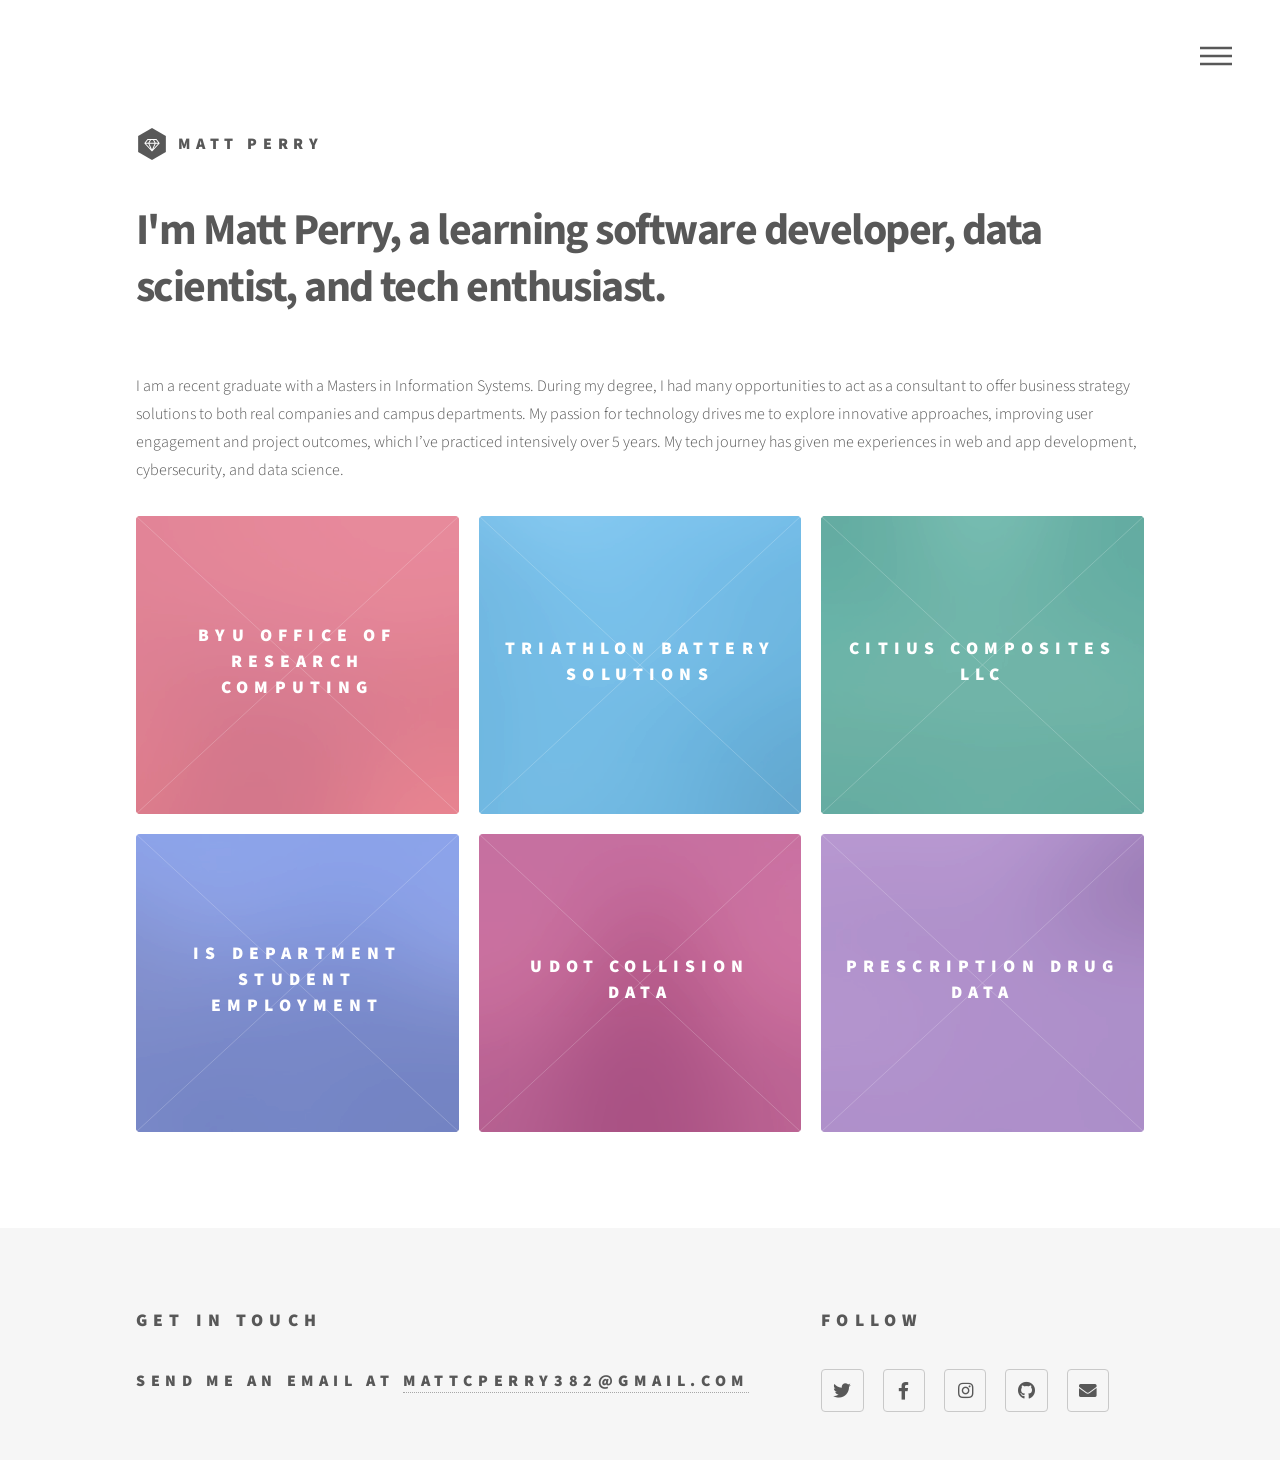
==== index.html @ 346070f6 "init commit" ====
<!DOCTYPE HTML>
<html>
	<head>
		<title>Matt Perry Web Dev</title>
		<meta charset="utf-8" />
		<meta name="viewport" content="width=device-width, initial-scale=1, user-scalable=no" />
		<link rel="stylesheet" href="assets/css/main.css" />
		<noscript><link rel="stylesheet" href="assets/css/noscript.css" /></noscript>
	</head>
	<body class="is-preload">
		<!-- Wrapper -->
			<div id="wrapper">

				<!-- Header -->
					<header id="header">
						<div class="inner">

							<!-- Logo -->
								<a href="index.html" class="logo">
									<span class="symbol"><img src="images/logo.svg" alt="" /></span><span class="title">Matt Perry</span>
								</a>

							<!-- Nav -->
								<nav>
									<ul>
										<li><a href="#menu">Menu</a></li>
									</ul>
								</nav>

						</div>
					</header>

				<!-- Menu -->
					<nav id="menu">
						<h2>Menu</h2>
						<ul>
							<li><a href="index.html">Home</a></li>
							<li><a href="generic.html">Ipsum veroeros</a></li>
							<li><a href="generic.html">Tempus etiam</a></li>
							<li><a href="generic.html">Consequat dolor</a></li>
							<li><a href="elements.html">Elements</a></li>
						</ul>
					</nav>

				<!-- Main -->
					<div id="main">
						<div class="inner">
							<header>
								<h1>I'm Matt Perry, a learning software developer, data scientist, and tech enthusiast.</h1><br />
								<p>I am a recent graduate with a Masters in Information Systems. During my degree, I had many opportunities to act as a consultant to offer business strategy solutions to both real companies and campus departments. My passion for technology drives me to explore innovative approaches, improving user engagement and project outcomes, which I’ve practiced intensively over 5 years. My tech journey has given me experiences in web and app development, cybersecurity, and data science.</p>
							</header>
							<section class="tiles">
								<article class="style1">
									<span class="image">
										<img src="images/pic01.jpg" alt="" />
									</span>
									<a href="generic.html">
										<h2>BYU Office of Research Computing</h2>
										<div class="content">
											<p>2021-2024</p>
										</div>
									</a>
								</article>
								<article class="style2">
									<span class="image">
										<img src="images/pic02.jpg" alt="" />
									</span>
									<a href="generic.html">
										<h2>Triathlon Battery Solutions</h2>
										<div class="content">
											<p>2020-2023</p>
										</div>
									</a>
								</article>
								<article class="style3">
									<span class="image">
										<img src="images/pic03.jpg" alt="" />
									</span>
									<a href="generic.html">
										<h2>Citius Composites LLC</h2>
										<div class="content">
											<p>2021, 2023</p>
										</div>
									</a>
								</article>
								<article class="style6">
									<span class="image">
										<img src="images/pic06.jpg" alt="" />
									</span>
									<a href="generic.html">
										<h2>IS Department Student Employment</h2>
										<div class="content">
											<p>2023</p>
										</div>
									</a>
								</article>
								<article class="style4">
									<span class="image">
										<img src="images/pic04.jpg" alt="" />
									</span>
									<a href="generic.html">
										<h2>UDOT Collision Data</h2>
										<div class="content">
											<p>2022</p>
										</div>
									</a>
								</article>
								<article class="style5">
									<span class="image">
										<img src="images/pic05.jpg" alt="" />
									</span>
									<a href="generic.html">
										<h2>Prescription Drug Data</h2>
										<div class="content">
											<p>2021</p>
										</div>
									</a>
								</article>
								<!-- <article class="style2">
									<span class="image">
										<img src="images/pic07.jpg" alt="" />
									</span>
									<a href="generic.html">
										<h2>Ipsum</h2>
										<div class="content">
											<p>Sed nisl arcu euismod sit amet nisi lorem etiam dolor veroeros et feugiat.</p>
										</div>
									</a>
								</article>
								<article class="style3">
									<span class="image">
										<img src="images/pic08.jpg" alt="" />
									</span>
									<a href="generic.html">
										<h2>Dolor</h2>
										<div class="content">
											<p>Sed nisl arcu euismod sit amet nisi lorem etiam dolor veroeros et feugiat.</p>
										</div>
									</a>
								</article>
								<article class="style1">
									<span class="image">
										<img src="images/pic09.jpg" alt="" />
									</span>
									<a href="generic.html">
										<h2>Nullam</h2>
										<div class="content">
											<p>Sed nisl arcu euismod sit amet nisi lorem etiam dolor veroeros et feugiat.</p>
										</div>
									</a>
								</article>
								<article class="style5">
									<span class="image">
										<img src="images/pic10.jpg" alt="" />
									</span>
									<a href="generic.html">
										<h2>Ultricies</h2>
										<div class="content">
											<p>Sed nisl arcu euismod sit amet nisi lorem etiam dolor veroeros et feugiat.</p>
										</div>
									</a>
								</article>
								<article class="style6">
									<span class="image">
										<img src="images/pic11.jpg" alt="" />
									</span>
									<a href="generic.html">
										<h2>Dictum</h2>
										<div class="content">
											<p>Sed nisl arcu euismod sit amet nisi lorem etiam dolor veroeros et feugiat.</p>
										</div>
									</a>
								</article>
								<article class="style4">
									<span class="image">
										<img src="images/pic12.jpg" alt="" />
									</span>
									<a href="generic.html">
										<h2>Pretium</h2>
										<div class="content">
											<p>Sed nisl arcu euismod sit amet nisi lorem etiam dolor veroeros et feugiat.</p>
										</div>
									</a>
								</article> -->
							</section>
						</div>
					</div>

				<!-- Footer -->
					<footer id="footer">
						<div class="inner">
							<section>
								<h2>Get in touch</h2>
								<!-- <form method="post" action="#">
									<div class="fields">
										<div class="field half">
											<input type="text" name="name" id="name" placeholder="Name" />
										</div>
										<div class="field half">
											<input type="email" name="email" id="email" placeholder="Email" />
										</div>
										<div class="field">
											<textarea name="message" id="message" placeholder="Message"></textarea>
										</div>
									</div>
									<ul class="actions">
										<li><input type="submit" value="Send" class="primary" /></li>
									</ul>
								</form> -->
								<h3>Send me an email at <a href="mailto:mattcperry382@gmail.com">mattcperry382@gmail.com</a></h3>
							</section>
							<section>
								<h2>Follow</h2>
								<ul class="icons">
									<li><a href="#" class="icon brands style2 fa-twitter"><span class="label">Twitter</span></a></li>
									<li><a href="#" class="icon brands style2 fa-facebook-f"><span class="label">Facebook</span></a></li>
									<li><a href="#" class="icon brands style2 fa-instagram"><span class="label">Instagram</span></a></li>
									<li><a href="https://github.com/mattcperry382/" class="icon brands style2 fa-github"><span class="label">GitHub</span></a></li>
									<li><a href="mailto:mattcperry382@gmail.com" class="icon solid style2 fa-envelope"><span class="label">Email</span></a></li>
									<!-- <li><a href="#" class="icon brands style2 fa-dribbble"><span class="label">Dribbble</span></a></li> -->
									<!-- <li><a href="#" class="icon brands style2 fa-500px"><span class="label">500px</span></a></li> -->
									<!-- <li><a href="#" class="icon solid style2 fa-phone"><span class="label">Phone</span></a></li> -->
								</ul>
							</section>
						</div>
					</footer>

			</div>

		<!-- Scripts -->
			<script src="assets/js/jquery.min.js"></script>
			<script src="assets/js/browser.min.js"></script>
			<script src="assets/js/breakpoints.min.js"></script>
			<script src="assets/js/util.js"></script>
			<script src="assets/js/main.js"></script>

	</body>
</html>
---- assets/css/main.css ----
@import url(fontawesome-all.min.css);
@import url("https://fonts.googleapis.com/css?family=Source+Sans+Pro:300,700,900");

html, body, div, span, applet, object,
iframe, h1, h2, h3, h4, h5, h6, p, blockquote,
pre, a, abbr, acronym, address, big, cite,
code, del, dfn, em, img, ins, kbd, q, s, samp,
small, strike, strong, sub, sup, tt, var, b,
u, i, center, dl, dt, dd, ol, ul, li, fieldset,
form, label, legend, table, caption, tbody,
tfoot, thead, tr, th, td, article, aside,
canvas, details, embed, figure, figcaption,
footer, header, hgroup, menu, nav, output, ruby,
section, summary, time, mark, audio, video {
	margin: 0;
	padding: 0;
	border: 0;
	font-size: 100%;
	font: inherit;
	vertical-align: baseline;}

article, aside, details, figcaption, figure,
footer, header, hgroup, menu, nav, section {
	display: block;}

body {
	line-height: 1;
}

ol, ul {
	list-style: none;
}

blockquote, q {
	quotes: none;
}

	blockquote:before, blockquote:after, q:before, q:after {
		content: '';
		content: none;
	}

table {
	border-collapse: collapse;
	border-spacing: 0;
}

body {
	-webkit-text-size-adjust: none;
}

mark {
	background-color: transparent;
	color: inherit;
}

input::-moz-focus-inner {
	border: 0;
	padding: 0;
}

input, select, textarea {
	-moz-appearance: none;
	-webkit-appearance: none;
	-ms-appearance: none;
	appearance: none;
}

/* Basic */

	@-ms-viewport {
		width: device-width;
	}

	body {
		-ms-overflow-style: scrollbar;
	}

	@media screen and (max-width: 480px) {

		html, body {
			min-width: 320px;
		}

	}

	html {
		box-sizing: border-box;
	}

	*, *:before, *:after {
		box-sizing: inherit;
	}

	body {
		background: #ffffff;
	}

		body.is-preload *, body.is-preload *:before, body.is-preload *:after {
			-moz-animation: none !important;
			-webkit-animation: none !important;
			-ms-animation: none !important;
			animation: none !important;
			-moz-transition: none !important;
			-webkit-transition: none !important;
			-ms-transition: none !important;
			transition: none !important;
		}

/* Type */

	body, input, select, textarea {
		color: #585858;
		font-family: "Source Sans Pro", Helvetica, sans-serif;
		font-size: 16pt;
		font-weight: 300;
		line-height: 1.75;
	}

		@media screen and (max-width: 1680px) {

			body, input, select, textarea {
				font-size: 14pt;
			}

		}

		@media screen and (max-width: 1280px) {

			body, input, select, textarea {
				font-size: 12pt;
			}

		}

	a {
		-moz-transition: border-bottom-color 0.2s ease, color 0.2s ease;
		-webkit-transition: border-bottom-color 0.2s ease, color 0.2s ease;
		-ms-transition: border-bottom-color 0.2s ease, color 0.2s ease;
		transition: border-bottom-color 0.2s ease, color 0.2s ease;
		text-decoration: none;
		color: #585858;
		border-bottom: dotted 1px rgba(88, 88, 88, 0.5);
	}

		a:hover {
			border-bottom-color: transparent;
			color: #f2849e !important;
		}

	strong, b {
		font-weight: 900;
	}

	em, i {
		font-style: italic;
	}

	p {
		margin: 0 0 2em 0;
	}

	h1 {
		font-size: 2.75em;
		font-weight: 700;
		line-height: 1.3;
		margin: 0 0 1em 0;
		letter-spacing: -0.035em;
	}

		h1 a {
			color: inherit;
		}

		@media screen and (max-width: 736px) {

			h1 {
				font-size: 2em;
				margin: 0 0 1em 0;
			}

		}

		@media screen and (max-width: 360px) {

			h1 {
				font-size: 1.75em;
			}

		}

	h2, h3, h4, h5, h6 {
		font-weight: 900;
		line-height: 1.5;
		margin: 0 0 2em 0;
		text-transform: uppercase;
		letter-spacing: 0.35em;
	}

		h2 a, h3 a, h4 a, h5 a, h6 a {
			color: inherit;
		}

	h2 {
		font-size: 1.1em;
	}

	h3 {
		font-size: 1em;
	}

	h4 {
		font-size: 0.8em;
	}

	h5 {
		font-size: 0.8em;
	}

	h6 {
		font-size: 0.8em;
	}

	@media screen and (max-width: 980px) {

		h1 br, h2 br, h3 br, h4 br, h5 br, h6 br {
			display: none;
		}

	}

	@media screen and (max-width: 736px) {

		h2 {
			font-size: 1em;
		}

		h3 {
			font-size: 0.8em;
		}

	}

	sub {
		font-size: 0.8em;
		position: relative;
		top: 0.5em;
	}

	sup {
		font-size: 0.8em;
		position: relative;
		top: -0.5em;
	}

	blockquote {
		border-left: solid 4px #c9c9c9;
		font-style: italic;
		margin: 0 0 2em 0;
		padding: 0.5em 0 0.5em 2em;
	}

	code {
		background: rgba(144, 144, 144, 0.075);
		border-radius: 4px;
		border: solid 1px #c9c9c9;
		font-family: "Courier New", monospace;
		font-size: 0.9em;
		margin: 0 0.25em;
		padding: 0.25em 0.65em;
	}

	pre {
		-webkit-overflow-scrolling: touch;
		font-family: "Courier New", monospace;
		font-size: 0.9em;
		margin: 0 0 2em 0;
	}

		pre code {
			display: block;
			line-height: 1.75;
			padding: 1em 1.5em;
			overflow-x: auto;
		}

	hr {
		border: 0;
		border-bottom: solid 1px #c9c9c9;
		margin: 2em 0;
	}

		hr.major {
			margin: 3em 0;
		}

	.align-left {
		text-align: left;
	}

	.align-center {
		text-align: center;
	}

	.align-right {
		text-align: right;
	}

/* Row */

	.row {
		display: flex;
		flex-wrap: wrap;
		box-sizing: border-box;
		align-items: stretch;
	}

		.row > * {
			box-sizing: border-box;
		}

		.row.gtr-uniform > * > :last-child {
			margin-bottom: 0;
		}

		.row.aln-left {
			justify-content: flex-start;
		}

		.row.aln-center {
			justify-content: center;
		}

		.row.aln-right {
			justify-content: flex-end;
		}

		.row.aln-top {
			align-items: flex-start;
		}

		.row.aln-middle {
			align-items: center;
		}

		.row.aln-bottom {
			align-items: flex-end;
		}

		.row > .imp {
			order: -1;
		}

		.row > .col-1 {
			width: 8.33333%;
		}

		.row > .off-1 {
			margin-left: 8.33333%;
		}

		.row > .col-2 {
			width: 16.66667%;
		}

		.row > .off-2 {
			margin-left: 16.66667%;
		}

		.row > .col-3 {
			width: 25%;
		}

		.row > .off-3 {
			margin-left: 25%;
		}

		.row > .col-4 {
			width: 33.33333%;
		}

		.row > .off-4 {
			margin-left: 33.33333%;
		}

		.row > .col-5 {
			width: 41.66667%;
		}

		.row > .off-5 {
			margin-left: 41.66667%;
		}

		.row > .col-6 {
			width: 50%;
		}

		.row > .off-6 {
			margin-left: 50%;
		}

		.row > .col-7 {
			width: 58.33333%;
		}

		.row > .off-7 {
			margin-left: 58.33333%;
		}

		.row > .col-8 {
			width: 66.66667%;
		}

		.row > .off-8 {
			margin-left: 66.66667%;
		}

		.row > .col-9 {
			width: 75%;
		}

		.row > .off-9 {
			margin-left: 75%;
		}

		.row > .col-10 {
			width: 83.33333%;
		}

		.row > .off-10 {
			margin-left: 83.33333%;
		}

		.row > .col-11 {
			width: 91.66667%;
		}

		.row > .off-11 {
			margin-left: 91.66667%;
		}

		.row > .col-12 {
			width: 100%;
		}

		.row > .off-12 {
			margin-left: 100%;
		}

		.row.gtr-0 {
			margin-top: 0;
			margin-left: 0em;
		}

			.row.gtr-0 > * {
				padding: 0 0 0 0em;
			}

			.row.gtr-0.gtr-uniform {
				margin-top: 0em;
			}

				.row.gtr-0.gtr-uniform > * {
					padding-top: 0em;
				}

		.row.gtr-25 {
			margin-top: 0;
			margin-left: -0.5em;
		}

			.row.gtr-25 > * {
				padding: 0 0 0 0.5em;
			}

			.row.gtr-25.gtr-uniform {
				margin-top: -0.5em;
			}

				.row.gtr-25.gtr-uniform > * {
					padding-top: 0.5em;
				}

		.row.gtr-50 {
			margin-top: 0;
			margin-left: -1em;
		}

			.row.gtr-50 > * {
				padding: 0 0 0 1em;
			}

			.row.gtr-50.gtr-uniform {
				margin-top: -1em;
			}

				.row.gtr-50.gtr-uniform > * {
					padding-top: 1em;
				}

		.row {
			margin-top: 0;
			margin-left: -2em;
		}

			.row > * {
				padding: 0 0 0 2em;
			}

			.row.gtr-uniform {
				margin-top: -2em;
			}

				.row.gtr-uniform > * {
					padding-top: 2em;
				}

		.row.gtr-150 {
			margin-top: 0;
			margin-left: -3em;
		}

			.row.gtr-150 > * {
				padding: 0 0 0 3em;
			}

			.row.gtr-150.gtr-uniform {
				margin-top: -3em;
			}

				.row.gtr-150.gtr-uniform > * {
					padding-top: 3em;
				}

		.row.gtr-200 {
			margin-top: 0;
			margin-left: -4em;
		}

			.row.gtr-200 > * {
				padding: 0 0 0 4em;
			}

			.row.gtr-200.gtr-uniform {
				margin-top: -4em;
			}

				.row.gtr-200.gtr-uniform > * {
					padding-top: 4em;
				}

		@media screen and (max-width: 1680px) {

			.row {
				display: flex;
				flex-wrap: wrap;
				box-sizing: border-box;
				align-items: stretch;
			}

				.row > * {
					box-sizing: border-box;
				}

				.row.gtr-uniform > * > :last-child {
					margin-bottom: 0;
				}

				.row.aln-left {
					justify-content: flex-start;
				}

				.row.aln-center {
					justify-content: center;
				}

				.row.aln-right {
					justify-content: flex-end;
				}

				.row.aln-top {
					align-items: flex-start;
				}

				.row.aln-middle {
					align-items: center;
				}

				.row.aln-bottom {
					align-items: flex-end;
				}

				.row > .imp-xlarge {
					order: -1;
				}

				.row > .col-1-xlarge {
					width: 8.33333%;
				}

				.row > .off-1-xlarge {
					margin-left: 8.33333%;
				}

				.row > .col-2-xlarge {
					width: 16.66667%;
				}

				.row > .off-2-xlarge {
					margin-left: 16.66667%;
				}

				.row > .col-3-xlarge {
					width: 25%;
				}

				.row > .off-3-xlarge {
					margin-left: 25%;
				}

				.row > .col-4-xlarge {
					width: 33.33333%;
				}

				.row > .off-4-xlarge {
					margin-left: 33.33333%;
				}

				.row > .col-5-xlarge {
					width: 41.66667%;
				}

				.row > .off-5-xlarge {
					margin-left: 41.66667%;
				}

				.row > .col-6-xlarge {
					width: 50%;
				}

				.row > .off-6-xlarge {
					margin-left: 50%;
				}

				.row > .col-7-xlarge {
					width: 58.33333%;
				}

				.row > .off-7-xlarge {
					margin-left: 58.33333%;
				}

				.row > .col-8-xlarge {
					width: 66.66667%;
				}

				.row > .off-8-xlarge {
					margin-left: 66.66667%;
				}

				.row > .col-9-xlarge {
					width: 75%;
				}

				.row > .off-9-xlarge {
					margin-left: 75%;
				}

				.row > .col-10-xlarge {
					width: 83.33333%;
				}

				.row > .off-10-xlarge {
					margin-left: 83.33333%;
				}

				.row > .col-11-xlarge {
					width: 91.66667%;
				}

				.row > .off-11-xlarge {
					margin-left: 91.66667%;
				}

				.row > .col-12-xlarge {
					width: 100%;
				}

				.row > .off-12-xlarge {
					margin-left: 100%;
				}

				.row.gtr-0 {
					margin-top: 0;
					margin-left: 0em;
				}

					.row.gtr-0 > * {
						padding: 0 0 0 0em;
					}

					.row.gtr-0.gtr-uniform {
						margin-top: 0em;
					}

						.row.gtr-0.gtr-uniform > * {
							padding-top: 0em;
						}

				.row.gtr-25 {
					margin-top: 0;
					margin-left: -0.5em;
				}

					.row.gtr-25 > * {
						padding: 0 0 0 0.5em;
					}

					.row.gtr-25.gtr-uniform {
						margin-top: -0.5em;
					}

						.row.gtr-25.gtr-uniform > * {
							padding-top: 0.5em;
						}

				.row.gtr-50 {
					margin-top: 0;
					margin-left: -1em;
				}

					.row.gtr-50 > * {
						padding: 0 0 0 1em;
					}

					.row.gtr-50.gtr-uniform {
						margin-top: -1em;
					}

						.row.gtr-50.gtr-uniform > * {
							padding-top: 1em;
						}

				.row {
					margin-top: 0;
					margin-left: -2em;
				}

					.row > * {
						padding: 0 0 0 2em;
					}

					.row.gtr-uniform {
						margin-top: -2em;
					}

						.row.gtr-uniform > * {
							padding-top: 2em;
						}

				.row.gtr-150 {
					margin-top: 0;
					margin-left: -3em;
				}

					.row.gtr-150 > * {
						padding: 0 0 0 3em;
					}

					.row.gtr-150.gtr-uniform {
						margin-top: -3em;
					}

						.row.gtr-150.gtr-uniform > * {
							padding-top: 3em;
						}

				.row.gtr-200 {
					margin-top: 0;
					margin-left: -4em;
				}

					.row.gtr-200 > * {
						padding: 0 0 0 4em;
					}

					.row.gtr-200.gtr-uniform {
						margin-top: -4em;
					}

						.row.gtr-200.gtr-uniform > * {
							padding-top: 4em;
						}

		}

		@media screen and (max-width: 1280px) {

			.row {
				display: flex;
				flex-wrap: wrap;
				box-sizing: border-box;
				align-items: stretch;
			}

				.row > * {
					box-sizing: border-box;
				}

				.row.gtr-uniform > * > :last-child {
					margin-bottom: 0;
				}

				.row.aln-left {
					justify-content: flex-start;
				}

				.row.aln-center {
					justify-content: center;
				}

				.row.aln-right {
					justify-content: flex-end;
				}

				.row.aln-top {
					align-items: flex-start;
				}

				.row.aln-middle {
					align-items: center;
				}

				.row.aln-bottom {
					align-items: flex-end;
				}

				.row > .imp-large {
					order: -1;
				}

				.row > .col-1-large {
					width: 8.33333%;
				}

				.row > .off-1-large {
					margin-left: 8.33333%;
				}

				.row > .col-2-large {
					width: 16.66667%;
				}

				.row > .off-2-large {
					margin-left: 16.66667%;
				}

				.row > .col-3-large {
					width: 25%;
				}

				.row > .off-3-large {
					margin-left: 25%;
				}

				.row > .col-4-large {
					width: 33.33333%;
				}

				.row > .off-4-large {
					margin-left: 33.33333%;
				}

				.row > .col-5-large {
					width: 41.66667%;
				}

				.row > .off-5-large {
					margin-left: 41.66667%;
				}

				.row > .col-6-large {
					width: 50%;
				}

				.row > .off-6-large {
					margin-left: 50%;
				}

				.row > .col-7-large {
					width: 58.33333%;
				}

				.row > .off-7-large {
					margin-left: 58.33333%;
				}

				.row > .col-8-large {
					width: 66.66667%;
				}

				.row > .off-8-large {
					margin-left: 66.66667%;
				}

				.row > .col-9-large {
					width: 75%;
				}

				.row > .off-9-large {
					margin-left: 75%;
				}

				.row > .col-10-large {
					width: 83.33333%;
				}

				.row > .off-10-large {
					margin-left: 83.33333%;
				}

				.row > .col-11-large {
					width: 91.66667%;
				}

				.row > .off-11-large {
					margin-left: 91.66667%;
				}

				.row > .col-12-large {
					width: 100%;
				}

				.row > .off-12-large {
					margin-left: 100%;
				}

				.row.gtr-0 {
					margin-top: 0;
					margin-left: 0em;
				}

					.row.gtr-0 > * {
						padding: 0 0 0 0em;
					}

					.row.gtr-0.gtr-uniform {
						margin-top: 0em;
					}

						.row.gtr-0.gtr-uniform > * {
							padding-top: 0em;
						}

				.row.gtr-25 {
					margin-top: 0;
					margin-left: -0.5em;
				}

					.row.gtr-25 > * {
						padding: 0 0 0 0.5em;
					}

					.row.gtr-25.gtr-uniform {
						margin-top: -0.5em;
					}

						.row.gtr-25.gtr-uniform > * {
							padding-top: 0.5em;
						}

				.row.gtr-50 {
					margin-top: 0;
					margin-left: -1em;
				}

					.row.gtr-50 > * {
						padding: 0 0 0 1em;
					}

					.row.gtr-50.gtr-uniform {
						margin-top: -1em;
					}

						.row.gtr-50.gtr-uniform > * {
							padding-top: 1em;
						}

				.row {
					margin-top: 0;
					margin-left: -2em;
				}

					.row > * {
						padding: 0 0 0 2em;
					}

					.row.gtr-uniform {
						margin-top: -2em;
					}

						.row.gtr-uniform > * {
							padding-top: 2em;
						}

				.row.gtr-150 {
					margin-top: 0;
					margin-left: -3em;
				}

					.row.gtr-150 > * {
						padding: 0 0 0 3em;
					}

					.row.gtr-150.gtr-uniform {
						margin-top: -3em;
					}

						.row.gtr-150.gtr-uniform > * {
							padding-top: 3em;
						}

				.row.gtr-200 {
					margin-top: 0;
					margin-left: -4em;
				}

					.row.gtr-200 > * {
						padding: 0 0 0 4em;
					}

					.row.gtr-200.gtr-uniform {
						margin-top: -4em;
					}

						.row.gtr-200.gtr-uniform > * {
							padding-top: 4em;
						}

		}

		@media screen and (max-width: 980px) {

			.row {
				display: flex;
				flex-wrap: wrap;
				box-sizing: border-box;
				align-items: stretch;
			}

				.row > * {
					box-sizing: border-box;
				}

				.row.gtr-uniform > * > :last-child {
					margin-bottom: 0;
				}

				.row.aln-left {
					justify-content: flex-start;
				}

				.row.aln-center {
					justify-content: center;
				}

				.row.aln-right {
					justify-content: flex-end;
				}

				.row.aln-top {
					align-items: flex-start;
				}

				.row.aln-middle {
					align-items: center;
				}

				.row.aln-bottom {
					align-items: flex-end;
				}

				.row > .imp-medium {
					order: -1;
				}

				.row > .col-1-medium {
					width: 8.33333%;
				}

				.row > .off-1-medium {
					margin-left: 8.33333%;
				}

				.row > .col-2-medium {
					width: 16.66667%;
				}

				.row > .off-2-medium {
					margin-left: 16.66667%;
				}

				.row > .col-3-medium {
					width: 25%;
				}

				.row > .off-3-medium {
					margin-left: 25%;
				}

				.row > .col-4-medium {
					width: 33.33333%;
				}

				.row > .off-4-medium {
					margin-left: 33.33333%;
				}

				.row > .col-5-medium {
					width: 41.66667%;
				}

				.row > .off-5-medium {
					margin-left: 41.66667%;
				}

				.row > .col-6-medium {
					width: 50%;
				}

				.row > .off-6-medium {
					margin-left: 50%;
				}

				.row > .col-7-medium {
					width: 58.33333%;
				}

				.row > .off-7-medium {
					margin-left: 58.33333%;
				}

				.row > .col-8-medium {
					width: 66.66667%;
				}

				.row > .off-8-medium {
					margin-left: 66.66667%;
				}

				.row > .col-9-medium {
					width: 75%;
				}

				.row > .off-9-medium {
					margin-left: 75%;
				}

				.row > .col-10-medium {
					width: 83.33333%;
				}

				.row > .off-10-medium {
					margin-left: 83.33333%;
				}

				.row > .col-11-medium {
					width: 91.66667%;
				}

				.row > .off-11-medium {
					margin-left: 91.66667%;
				}

				.row > .col-12-medium {
					width: 100%;
				}

				.row > .off-12-medium {
					margin-left: 100%;
				}

				.row.gtr-0 {
					margin-top: 0;
					margin-left: 0em;
				}

					.row.gtr-0 > * {
						padding: 0 0 0 0em;
					}

					.row.gtr-0.gtr-uniform {
						margin-top: 0em;
					}

						.row.gtr-0.gtr-uniform > * {
							padding-top: 0em;
						}

				.row.gtr-25 {
					margin-top: 0;
					margin-left: -0.375em;
				}

					.row.gtr-25 > * {
						padding: 0 0 0 0.375em;
					}

					.row.gtr-25.gtr-uniform {
						margin-top: -0.375em;
					}

						.row.gtr-25.gtr-uniform > * {
							padding-top: 0.375em;
						}

				.row.gtr-50 {
					margin-top: 0;
					margin-left: -0.75em;
				}

					.row.gtr-50 > * {
						padding: 0 0 0 0.75em;
					}

					.row.gtr-50.gtr-uniform {
						margin-top: -0.75em;
					}

						.row.gtr-50.gtr-uniform > * {
							padding-top: 0.75em;
						}

				.row {
					margin-top: 0;
					margin-left: -1.5em;
				}

					.row > * {
						padding: 0 0 0 1.5em;
					}

					.row.gtr-uniform {
						margin-top: -1.5em;
					}

						.row.gtr-uniform > * {
							padding-top: 1.5em;
						}

				.row.gtr-150 {
					margin-top: 0;
					margin-left: -2.25em;
				}

					.row.gtr-150 > * {
						padding: 0 0 0 2.25em;
					}

					.row.gtr-150.gtr-uniform {
						margin-top: -2.25em;
					}

						.row.gtr-150.gtr-uniform > * {
							padding-top: 2.25em;
						}

				.row.gtr-200 {
					margin-top: 0;
					margin-left: -3em;
				}

					.row.gtr-200 > * {
						padding: 0 0 0 3em;
					}

					.row.gtr-200.gtr-uniform {
						margin-top: -3em;
					}

						.row.gtr-200.gtr-uniform > * {
							padding-top: 3em;
						}

		}

		@media screen and (max-width: 736px) {

			.row {
				display: flex;
				flex-wrap: wrap;
				box-sizing: border-box;
				align-items: stretch;
			}

				.row > * {
					box-sizing: border-box;
				}

				.row.gtr-uniform > * > :last-child {
					margin-bottom: 0;
				}

				.row.aln-left {
					justify-content: flex-start;
				}

				.row.aln-center {
					justify-content: center;
				}

				.row.aln-right {
					justify-content: flex-end;
				}

				.row.aln-top {
					align-items: flex-start;
				}

				.row.aln-middle {
					align-items: center;
				}

				.row.aln-bottom {
					align-items: flex-end;
				}

				.row > .imp-small {
					order: -1;
				}

				.row > .col-1-small {
					width: 8.33333%;
				}

				.row > .off-1-small {
					margin-left: 8.33333%;
				}

				.row > .col-2-small {
					width: 16.66667%;
				}

				.row > .off-2-small {
					margin-left: 16.66667%;
				}

				.row > .col-3-small {
					width: 25%;
				}

				.row > .off-3-small {
					margin-left: 25%;
				}

				.row > .col-4-small {
					width: 33.33333%;
				}

				.row > .off-4-small {
					margin-left: 33.33333%;
				}

				.row > .col-5-small {
					width: 41.66667%;
				}

				.row > .off-5-small {
					margin-left: 41.66667%;
				}

				.row > .col-6-small {
					width: 50%;
				}

				.row > .off-6-small {
					margin-left: 50%;
				}

				.row > .col-7-small {
					width: 58.33333%;
				}

				.row > .off-7-small {
					margin-left: 58.33333%;
				}

				.row > .col-8-small {
					width: 66.66667%;
				}

				.row > .off-8-small {
					margin-left: 66.66667%;
				}

				.row > .col-9-small {
					width: 75%;
				}

				.row > .off-9-small {
					margin-left: 75%;
				}

				.row > .col-10-small {
					width: 83.33333%;
				}

				.row > .off-10-small {
					margin-left: 83.33333%;
				}

				.row > .col-11-small {
					width: 91.66667%;
				}

				.row > .off-11-small {
					margin-left: 91.66667%;
				}

				.row > .col-12-small {
					width: 100%;
				}

				.row > .off-12-small {
					margin-left: 100%;
				}

				.row.gtr-0 {
					margin-top: 0;
					margin-left: 0em;
				}

					.row.gtr-0 > * {
						padding: 0 0 0 0em;
					}

					.row.gtr-0.gtr-uniform {
						margin-top: 0em;
					}

						.row.gtr-0.gtr-uniform > * {
							padding-top: 0em;
						}

				.row.gtr-25 {
					margin-top: 0;
					margin-left: -0.25em;
				}

					.row.gtr-25 > * {
						padding: 0 0 0 0.25em;
					}

					.row.gtr-25.gtr-uniform {
						margin-top: -0.25em;
					}

						.row.gtr-25.gtr-uniform > * {
							padding-top: 0.25em;
						}

				.row.gtr-50 {
					margin-top: 0;
					margin-left: -0.5em;
				}

					.row.gtr-50 > * {
						padding: 0 0 0 0.5em;
					}

					.row.gtr-50.gtr-uniform {
						margin-top: -0.5em;
					}

						.row.gtr-50.gtr-uniform > * {
							padding-top: 0.5em;
						}

				.row {
					margin-top: 0;
					margin-left: -1em;
				}

					.row > * {
						padding: 0 0 0 1em;
					}

					.row.gtr-uniform {
						margin-top: -1em;
					}

						.row.gtr-uniform > * {
							padding-top: 1em;
						}

				.row.gtr-150 {
					margin-top: 0;
					margin-left: -1.5em;
				}

					.row.gtr-150 > * {
						padding: 0 0 0 1.5em;
					}

					.row.gtr-150.gtr-uniform {
						margin-top: -1.5em;
					}

						.row.gtr-150.gtr-uniform > * {
							padding-top: 1.5em;
						}

				.row.gtr-200 {
					margin-top: 0;
					margin-left: -2em;
				}

					.row.gtr-200 > * {
						padding: 0 0 0 2em;
					}

					.row.gtr-200.gtr-uniform {
						margin-top: -2em;
					}

						.row.gtr-200.gtr-uniform > * {
							padding-top: 2em;
						}

		}

		@media screen and (max-width: 480px) {

			.row {
				display: flex;
				flex-wrap: wrap;
				box-sizing: border-box;
				align-items: stretch;
			}

				.row > * {
					box-sizing: border-box;
				}

				.row.gtr-uniform > * > :last-child {
					margin-bottom: 0;
				}

				.row.aln-left {
					justify-content: flex-start;
				}

				.row.aln-center {
					justify-content: center;
				}

				.row.aln-right {
					justify-content: flex-end;
				}

				.row.aln-top {
					align-items: flex-start;
				}

				.row.aln-middle {
					align-items: center;
				}

				.row.aln-bottom {
					align-items: flex-end;
				}

				.row > .imp-xsmall {
					order: -1;
				}

				.row > .col-1-xsmall {
					width: 8.33333%;
				}

				.row > .off-1-xsmall {
					margin-left: 8.33333%;
				}

				.row > .col-2-xsmall {
					width: 16.66667%;
				}

				.row > .off-2-xsmall {
					margin-left: 16.66667%;
				}

				.row > .col-3-xsmall {
					width: 25%;
				}

				.row > .off-3-xsmall {
					margin-left: 25%;
				}

				.row > .col-4-xsmall {
					width: 33.33333%;
				}

				.row > .off-4-xsmall {
					margin-left: 33.33333%;
				}

				.row > .col-5-xsmall {
					width: 41.66667%;
				}

				.row > .off-5-xsmall {
					margin-left: 41.66667%;
				}

				.row > .col-6-xsmall {
					width: 50%;
				}

				.row > .off-6-xsmall {
					margin-left: 50%;
				}

				.row > .col-7-xsmall {
					width: 58.33333%;
				}

				.row > .off-7-xsmall {
					margin-left: 58.33333%;
				}

				.row > .col-8-xsmall {
					width: 66.66667%;
				}

				.row > .off-8-xsmall {
					margin-left: 66.66667%;
				}

				.row > .col-9-xsmall {
					width: 75%;
				}

				.row > .off-9-xsmall {
					margin-left: 75%;
				}

				.row > .col-10-xsmall {
					width: 83.33333%;
				}

				.row > .off-10-xsmall {
					margin-left: 83.33333%;
				}

				.row > .col-11-xsmall {
					width: 91.66667%;
				}

				.row > .off-11-xsmall {
					margin-left: 91.66667%;
				}

				.row > .col-12-xsmall {
					width: 100%;
				}

				.row > .off-12-xsmall {
					margin-left: 100%;
				}

				.row.gtr-0 {
					margin-top: 0;
					margin-left: 0em;
				}

					.row.gtr-0 > * {
						padding: 0 0 0 0em;
					}

					.row.gtr-0.gtr-uniform {
						margin-top: 0em;
					}

						.row.gtr-0.gtr-uniform > * {
							padding-top: 0em;
						}

				.row.gtr-25 {
					margin-top: 0;
					margin-left: -0.25em;
				}

					.row.gtr-25 > * {
						padding: 0 0 0 0.25em;
					}

					.row.gtr-25.gtr-uniform {
						margin-top: -0.25em;
					}

						.row.gtr-25.gtr-uniform > * {
							padding-top: 0.25em;
						}

				.row.gtr-50 {
					margin-top: 0;
					margin-left: -0.5em;
				}

					.row.gtr-50 > * {
						padding: 0 0 0 0.5em;
					}

					.row.gtr-50.gtr-uniform {
						margin-top: -0.5em;
					}

						.row.gtr-50.gtr-uniform > * {
							padding-top: 0.5em;
						}

				.row {
					margin-top: 0;
					margin-left: -1em;
				}

					.row > * {
						padding: 0 0 0 1em;
					}

					.row.gtr-uniform {
						margin-top: -1em;
					}

						.row.gtr-uniform > * {
							padding-top: 1em;
						}

				.row.gtr-150 {
					margin-top: 0;
					margin-left: -1.5em;
				}

					.row.gtr-150 > * {
						padding: 0 0 0 1.5em;
					}

					.row.gtr-150.gtr-uniform {
						margin-top: -1.5em;
					}

						.row.gtr-150.gtr-uniform > * {
							padding-top: 1.5em;
						}

				.row.gtr-200 {
					margin-top: 0;
					margin-left: -2em;
				}

					.row.gtr-200 > * {
						padding: 0 0 0 2em;
					}

					.row.gtr-200.gtr-uniform {
						margin-top: -2em;
					}

						.row.gtr-200.gtr-uniform > * {
							padding-top: 2em;
						}

		}

/* Section/Article */

	section.special, article.special {
		text-align: center;
	}

	header p {
		margin-top: -1em;
	}

	@media screen and (max-width: 736px) {

		header p {
			margin-top: 0;
		}

	}

/* Icon */

	.icon {
		text-decoration: none;
		border-bottom: none;
		position: relative;
	}

		.icon:before {
			-moz-osx-font-smoothing: grayscale;
			-webkit-font-smoothing: antialiased;
			display: inline-block;
			font-style: normal;
			font-variant: normal;
			text-rendering: auto;
			line-height: 1;
			text-transform: none !important;
			font-family: 'Font Awesome 5 Free';
			font-weight: 400;
		}

		.icon > .label {
			display: none;
		}

		.icon:before {
			line-height: inherit;
		}

		.icon.solid:before {
			font-weight: 900;
		}

		.icon.brands:before {
			font-family: 'Font Awesome 5 Brands';
		}

		.icon.style2 {
			-moz-transition: background-color 0.2s ease-in-out, color 0.2s ease-in-out, border-color 0.2s ease-in-out;
			-webkit-transition: background-color 0.2s ease-in-out, color 0.2s ease-in-out, border-color 0.2s ease-in-out;
			-ms-transition: background-color 0.2s ease-in-out, color 0.2s ease-in-out, border-color 0.2s ease-in-out;
			transition: background-color 0.2s ease-in-out, color 0.2s ease-in-out, border-color 0.2s ease-in-out;
			background-color: transparent;
			border: solid 1px #c9c9c9;
			border-radius: 4px;
			width: 2.65em;
			height: 2.65em;
			display: inline-block;
			text-align: center;
			line-height: 2.65em;
			color: inherit;
		}

			.icon.style2:before {
				font-size: 1.1em;
			}

			.icon.style2:hover {
				color: #f2849e;
				border-color: #f2849e;
			}

			.icon.style2:active {
				background-color: rgba(242, 132, 158, 0.1);
			}

/* List */

	ol {
		list-style: decimal;
		margin: 0 0 2em 0;
		padding-left: 1.25em;
	}

		ol li {
			padding-left: 0.25em;
		}

	ul {
		list-style: disc;
		margin: 0 0 2em 0;
		padding-left: 1em;
	}

		ul li {
			padding-left: 0.5em;
		}

		ul.alt {
			list-style: none;
			padding-left: 0;
		}

			ul.alt li {
				border-top: solid 1px #c9c9c9;
				padding: 0.5em 0;
			}

				ul.alt li:first-child {
					border-top: 0;
					padding-top: 0;
				}

	dl {
		margin: 0 0 2em 0;
	}

		dl dt {
			display: block;
			font-weight: 900;
			margin: 0 0 1em 0;
		}

		dl dd {
			margin-left: 2em;
		}

/* Actions */

	ul.actions {
		display: -moz-flex;
		display: -webkit-flex;
		display: -ms-flex;
		display: flex;
		cursor: default;
		list-style: none;
		margin-left: -1em;
		padding-left: 0;
	}

		ul.actions li {
			padding: 0 0 0 1em;
			vertical-align: middle;
		}

		ul.actions.special {
			-moz-justify-content: center;
			-webkit-justify-content: center;
			-ms-justify-content: center;
			justify-content: center;
			width: 100%;
			margin-left: 0;
		}

			ul.actions.special li:first-child {
				padding-left: 0;
			}

		ul.actions.stacked {
			-moz-flex-direction: column;
			-webkit-flex-direction: column;
			-ms-flex-direction: column;
			flex-direction: column;
			margin-left: 0;
		}

			ul.actions.stacked li {
				padding: 1.3em 0 0 0;
			}

				ul.actions.stacked li:first-child {
					padding-top: 0;
				}

		ul.actions.fit {
			width: calc(100% + 1em);
		}

			ul.actions.fit li {
				-moz-flex-grow: 1;
				-webkit-flex-grow: 1;
				-ms-flex-grow: 1;
				flex-grow: 1;
				-moz-flex-shrink: 1;
				-webkit-flex-shrink: 1;
				-ms-flex-shrink: 1;
				flex-shrink: 1;
				width: 100%;
			}

				ul.actions.fit li > * {
					width: 100%;
				}

			ul.actions.fit.stacked {
				width: 100%;
			}

		@media screen and (max-width: 480px) {

			ul.actions:not(.fixed) {
				-moz-flex-direction: column;
				-webkit-flex-direction: column;
				-ms-flex-direction: column;
				flex-direction: column;
				margin-left: 0;
				width: 100% !important;
			}

				ul.actions:not(.fixed) li {
					-moz-flex-grow: 1;
					-webkit-flex-grow: 1;
					-ms-flex-grow: 1;
					flex-grow: 1;
					-moz-flex-shrink: 1;
					-webkit-flex-shrink: 1;
					-ms-flex-shrink: 1;
					flex-shrink: 1;
					padding: 1em 0 0 0;
					text-align: center;
					width: 100%;
				}

					ul.actions:not(.fixed) li > * {
						width: 100%;
					}

					ul.actions:not(.fixed) li:first-child {
						padding-top: 0;
					}

					ul.actions:not(.fixed) li input[type="submit"],
					ul.actions:not(.fixed) li input[type="reset"],
					ul.actions:not(.fixed) li input[type="button"],
					ul.actions:not(.fixed) li button,
					ul.actions:not(.fixed) li .button {
						width: 100%;
					}

						ul.actions:not(.fixed) li input[type="submit"].icon:before,
						ul.actions:not(.fixed) li input[type="reset"].icon:before,
						ul.actions:not(.fixed) li input[type="button"].icon:before,
						ul.actions:not(.fixed) li button.icon:before,
						ul.actions:not(.fixed) li .button.icon:before {
							margin-left: -0.5rem;
						}

		}

/* Icons */

	ul.icons {
		cursor: default;
		list-style: none;
		padding-left: 0;
		margin: -1em 0 2em -1em;
	}

		ul.icons li {
			display: inline-block;
			padding: 1em 0 0 1em;
		}

/* Form */

	form {
		margin: 0 0 2em 0;
		overflow-x: hidden;
	}

		form > :last-child {
			margin-bottom: 0;
		}

		form > .fields {
			display: -moz-flex;
			display: -webkit-flex;
			display: -ms-flex;
			display: flex;
			-moz-flex-wrap: wrap;
			-webkit-flex-wrap: wrap;
			-ms-flex-wrap: wrap;
			flex-wrap: wrap;
			width: calc(100% + 3em);
			margin: -1.5em 0 2em -1.5em;
		}

			form > .fields > .field {
				-moz-flex-grow: 0;
				-webkit-flex-grow: 0;
				-ms-flex-grow: 0;
				flex-grow: 0;
				-moz-flex-shrink: 0;
				-webkit-flex-shrink: 0;
				-ms-flex-shrink: 0;
				flex-shrink: 0;
				padding: 1.5em 0 0 1.5em;
				width: calc(100% - 1.5em);
			}

				form > .fields > .field.half {
					width: calc(50% - 0.75em);
				}

				form > .fields > .field.third {
					width: calc(100%/3 - 0.5em);
				}

				form > .fields > .field.quarter {
					width: calc(25% - 0.375em);
				}

		@media screen and (max-width: 480px) {

			form > .fields {
				width: calc(100% + 3em);
				margin: -1.5em 0 2em -1.5em;
			}

				form > .fields > .field {
					padding: 1.5em 0 0 1.5em;
					width: calc(100% - 1.5em);
				}

					form > .fields > .field.half {
						width: calc(100% - 1.5em);
					}

					form > .fields > .field.third {
						width: calc(100% - 1.5em);
					}

					form > .fields > .field.quarter {
						width: calc(100% - 1.5em);
					}

		}

	label {
		display: block;
		font-size: 0.9em;
		font-weight: 900;
		margin: 0 0 1em 0;
	}

	input[type="text"],
	input[type="password"],
	input[type="email"],
	input[type="tel"],
	select,
	textarea {
		-moz-appearance: none;
		-webkit-appearance: none;
		-ms-appearance: none;
		appearance: none;
		background-color: transparent;
		border: none;
		border-radius: 0;
		border-bottom: solid 1px #c9c9c9;
		color: inherit;
		display: block;
		outline: 0;
		padding: 0;
		text-decoration: none;
		width: 100%;
	}

		input[type="text"]:invalid,
		input[type="password"]:invalid,
		input[type="email"]:invalid,
		input[type="tel"]:invalid,
		select:invalid,
		textarea:invalid {
			box-shadow: none;
		}

		input[type="text"]:focus,
		input[type="password"]:focus,
		input[type="email"]:focus,
		input[type="tel"]:focus,
		select:focus,
		textarea:focus {
			border-bottom-color: #f2849e;
			box-shadow: inset 0 -1px 0 0 #f2849e;
		}

	select {
		background-image: url("data:image/svg+xml;charset=utf8,%3Csvg xmlns='http://www.w3.org/2000/svg' width='40' height='40' preserveAspectRatio='none' viewBox='0 0 40 40'%3E%3Cpath d='M9.4,12.3l10.4,10.4l10.4-10.4c0.2-0.2,0.5-0.4,0.9-0.4c0.3,0,0.6,0.1,0.9,0.4l3.3,3.3c0.2,0.2,0.4,0.5,0.4,0.9 c0,0.4-0.1,0.6-0.4,0.9L20.7,31.9c-0.2,0.2-0.5,0.4-0.9,0.4c-0.3,0-0.6-0.1-0.9-0.4L4.3,17.3c-0.2-0.2-0.4-0.5-0.4-0.9 c0-0.4,0.1-0.6,0.4-0.9l3.3-3.3c0.2-0.2,0.5-0.4,0.9-0.4S9.1,12.1,9.4,12.3z' fill='%23c9c9c9' /%3E%3C/svg%3E");
		background-size: 1.25rem;
		background-repeat: no-repeat;
		background-position: calc(100% - 1rem) center;
		height: 3em;
		padding-right: 3em;
		text-overflow: ellipsis;
	}

		select option {
			background: #ffffff;
		}

		select:focus::-ms-value {
			background-color: transparent;
		}

		select::-ms-expand {
			display: none;
		}

	input[type="text"],
	input[type="password"],
	input[type="email"],
	select {
		height: 3em;
	}

	textarea {
		padding: 0;
		min-height: 3.75em;
	}

	input[type="checkbox"],
	input[type="radio"] {
		-moz-appearance: none;
		-webkit-appearance: none;
		-ms-appearance: none;
		appearance: none;
		display: block;
		float: left;
		margin-right: -2em;
		opacity: 0;
		width: 1em;
		z-index: -1;
	}

		input[type="checkbox"] + label,
		input[type="radio"] + label {
			text-decoration: none;
			color: #585858;
			cursor: pointer;
			display: inline-block;
			font-size: 1em;
			font-weight: 300;
			padding-left: 2.55em;
			padding-right: 0.75em;
			position: relative;
		}

			input[type="checkbox"] + label:before,
			input[type="radio"] + label:before {
				-moz-osx-font-smoothing: grayscale;
				-webkit-font-smoothing: antialiased;
				display: inline-block;
				font-style: normal;
				font-variant: normal;
				text-rendering: auto;
				line-height: 1;
				text-transform: none !important;
				font-family: 'Font Awesome 5 Free';
				font-weight: 900;
			}

			input[type="checkbox"] + label:before,
			input[type="radio"] + label:before {
				border-radius: 4px;
				border: solid 1px #c9c9c9;
				content: '';
				display: inline-block;
				font-size: 0.8em;
				height: 2.25em;
				left: 0;
				line-height: 2.25em;
				position: absolute;
				text-align: center;
				top: 0;
				width: 2.25em;
			}

		input[type="checkbox"]:checked + label:before,
		input[type="radio"]:checked + label:before {
			background: #585858;
			border-color: #585858;
			color: #ffffff;
			content: '\f00c';
		}

		input[type="checkbox"]:focus + label:before,
		input[type="radio"]:focus + label:before {
			border-color: #f2849e;
			box-shadow: 0 0 0 1px #f2849e;
		}

	input[type="checkbox"] + label:before {
		border-radius: 4px;
	}

	input[type="radio"] + label:before {
		border-radius: 100%;
	}

/* Box */

	.box {
		border-radius: 4px;
		border: solid 1px #c9c9c9;
		margin-bottom: 2em;
		padding: 1.5em;
	}

		.box > :last-child,
		.box > :last-child > :last-child,
		.box > :last-child > :last-child > :last-child {
			margin-bottom: 0;
		}

		.box.alt {
			border: 0;
			border-radius: 0;
			padding: 0;
		}

/* Image */

	.image {
		border-radius: 4px;
		border: 0;
		display: inline-block;
		position: relative;
	}

		.image img {
			border-radius: 4px;
			display: block;
		}

		.image.left, .image.right {
			max-width: 40%;
		}

			.image.left img, .image.right img {
				width: 100%;
			}

		.image.left {
			float: left;
			padding: 0 1.5em 1em 0;
			top: 0.25em;
		}

		.image.right {
			float: right;
			padding: 0 0 1em 1.5em;
			top: 0.25em;
		}

		.image.fit {
			display: block;
			margin: 0 0 2em 0;
			width: 100%;
		}

			.image.fit img {
				width: 100%;
			}

		.image.main {
			display: block;
			margin: 0 0 3em 0;
			width: 100%;
		}

			.image.main img {
				width: 100%;
			}

			@media screen and (max-width: 736px) {

				.image.main {
					margin: 0 0 2em 0;
				}

			}

/* Table */

	.table-wrapper {
		-webkit-overflow-scrolling: touch;
		overflow-x: auto;
	}

	table {
		margin: 0 0 2em 0;
		width: 100%;
	}

		table tbody tr {
			border: solid 1px #c9c9c9;
			border-left: 0;
			border-right: 0;
		}

			table tbody tr:nth-child(2n + 1) {
				background-color: rgba(144, 144, 144, 0.075);
			}

		table td {
			padding: 0.75em 0.75em;
		}

		table th {
			font-size: 0.9em;
			font-weight: 900;
			padding: 0 0.75em 0.75em 0.75em;
			text-align: left;
		}

		table thead {
			border-bottom: solid 2px #c9c9c9;
		}

		table tfoot {
			border-top: solid 2px #c9c9c9;
		}

		table.alt {
			border-collapse: separate;
		}

			table.alt tbody tr td {
				border: solid 1px #c9c9c9;
				border-left-width: 0;
				border-top-width: 0;
			}

				table.alt tbody tr td:first-child {
					border-left-width: 1px;
				}

			table.alt tbody tr:first-child td {
				border-top-width: 1px;
			}

			table.alt thead {
				border-bottom: 0;
			}

			table.alt tfoot {
				border-top: 0;
			}

/* Button */

	input[type="submit"],
	input[type="reset"],
	input[type="button"],
	button,
	.button {
		-moz-appearance: none;
		-webkit-appearance: none;
		-ms-appearance: none;
		appearance: none;
		-moz-transition: background-color 0.2s ease-in-out, color 0.2s ease-in-out, box-shadow 0.2s ease-in-out;
		-webkit-transition: background-color 0.2s ease-in-out, color 0.2s ease-in-out, box-shadow 0.2s ease-in-out;
		-ms-transition: background-color 0.2s ease-in-out, color 0.2s ease-in-out, box-shadow 0.2s ease-in-out;
		transition: background-color 0.2s ease-in-out, color 0.2s ease-in-out, box-shadow 0.2s ease-in-out;
		background-color: transparent;
		border-radius: 4px;
		border: 0;
		box-shadow: inset 0 0 0 2px #585858;
		color: #585858 !important;
		cursor: pointer;
		display: inline-block;
		font-size: 0.8em;
		font-weight: 900;
		height: 3.5em;
		letter-spacing: 0.35em;
		line-height: 3.45em;
		overflow: hidden;
		padding: 0 1.25em 0 1.6em;
		text-align: center;
		text-decoration: none;
		text-overflow: ellipsis;
		text-transform: uppercase;
		white-space: nowrap;
	}

		input[type="submit"].icon:before,
		input[type="reset"].icon:before,
		input[type="button"].icon:before,
		button.icon:before,
		.button.icon:before {
			margin-right: 0.5em;
		}

		input[type="submit"].fit,
		input[type="reset"].fit,
		input[type="button"].fit,
		button.fit,
		.button.fit {
			width: 100%;
		}

		input[type="submit"]:hover,
		input[type="reset"]:hover,
		input[type="button"]:hover,
		button:hover,
		.button:hover {
			color: #f2849e !important;
			box-shadow: inset 0 0 0 2px #f2849e;
		}

		input[type="submit"]:active,
		input[type="reset"]:active,
		input[type="button"]:active,
		button:active,
		.button:active {
			background-color: rgba(242, 132, 158, 0.1);
		}

		input[type="submit"].small,
		input[type="reset"].small,
		input[type="button"].small,
		button.small,
		.button.small {
			font-size: 0.6em;
		}

		input[type="submit"].large,
		input[type="reset"].large,
		input[type="button"].large,
		button.large,
		.button.large {
			font-size: 1em;
		}

		input[type="submit"].primary,
		input[type="reset"].primary,
		input[type="button"].primary,
		button.primary,
		.button.primary {
			box-shadow: none;
			background-color: #585858;
			color: #ffffff !important;
		}

			input[type="submit"].primary:hover,
			input[type="reset"].primary:hover,
			input[type="button"].primary:hover,
			button.primary:hover,
			.button.primary:hover {
				background-color: #f2849e;
			}

			input[type="submit"].primary:active,
			input[type="reset"].primary:active,
			input[type="button"].primary:active,
			button.primary:active,
			.button.primary:active {
				background-color: #ee5f81;
			}

		input[type="submit"].disabled, input[type="submit"]:disabled,
		input[type="reset"].disabled,
		input[type="reset"]:disabled,
		input[type="button"].disabled,
		input[type="button"]:disabled,
		button.disabled,
		button:disabled,
		.button.disabled,
		.button:disabled {
			pointer-events: none;
			opacity: 0.25;
		}

/* Tiles */

	.tiles {
		display: -moz-flex;
		display: -webkit-flex;
		display: -ms-flex;
		display: flex;
		-moz-flex-wrap: wrap;
		-webkit-flex-wrap: wrap;
		-ms-flex-wrap: wrap;
		flex-wrap: wrap;
		postiion: relative;
		margin: -2.5em 0 0 -2.5em;
	}

		.tiles article {
			-moz-transition: -moz-transform 0.5s ease, opacity 0.5s ease;
			-webkit-transition: -webkit-transform 0.5s ease, opacity 0.5s ease;
			-ms-transition: -ms-transform 0.5s ease, opacity 0.5s ease;
			transition: transform 0.5s ease, opacity 0.5s ease;
			position: relative;
			width: calc(33.33333% - 2.5em);
			margin: 2.5em 0 0 2.5em;
		}

			.tiles article > .image {
				-moz-transition: -moz-transform 0.5s ease;
				-webkit-transition: -webkit-transform 0.5s ease;
				-ms-transition: -ms-transform 0.5s ease;
				transition: transform 0.5s ease;
				position: relative;
				display: block;
				width: 100%;
				border-radius: 4px;
				overflow: hidden;
			}

				.tiles article > .image img {
					display: block;
					width: 100%;
				}

				.tiles article > .image:before {
					pointer-events: none;
					-moz-transition: background-color 0.5s ease, opacity 0.5s ease;
					-webkit-transition: background-color 0.5s ease, opacity 0.5s ease;
					-ms-transition: background-color 0.5s ease, opacity 0.5s ease;
					transition: background-color 0.5s ease, opacity 0.5s ease;
					content: '';
					display: block;
					position: absolute;
					top: 0;
					left: 0;
					width: 100%;
					height: 100%;
					opacity: 1.0;
					z-index: 1;
					opacity: 0.8;
				}

				.tiles article > .image:after {
					pointer-events: none;
					-moz-transition: opacity 0.5s ease;
					-webkit-transition: opacity 0.5s ease;
					-ms-transition: opacity 0.5s ease;
					transition: opacity 0.5s ease;
					content: '';
					display: block;
					position: absolute;
					top: 0;
					left: 0;
					width: 100%;
					height: 100%;
					background-image: url("data:image/svg+xml;charset=utf8,%3Csvg xmlns='http://www.w3.org/2000/svg' width='100' height='100' viewBox='0 0 100 100' preserveAspectRatio='none'%3E%3Cstyle%3Eline %7B stroke-width: 0.25px%3B stroke: %23ffffff%3B %7D%3C/style%3E%3Cline x1='0' y1='0' x2='100' y2='100' /%3E%3Cline x1='100' y1='0' x2='0' y2='100' /%3E%3C/svg%3E");
					background-position: center;
					background-repeat: no-repeat;
					background-size: 100% 100%;
					opacity: 0.25;
					z-index: 2;
				}

			.tiles article > a {
				display: -moz-flex;
				display: -webkit-flex;
				display: -ms-flex;
				display: flex;
				-moz-flex-direction: column;
				-webkit-flex-direction: column;
				-ms-flex-direction: column;
				flex-direction: column;
				-moz-align-items: center;
				-webkit-align-items: center;
				-ms-align-items: center;
				align-items: center;
				-moz-justify-content: center;
				-webkit-justify-content: center;
				-ms-justify-content: center;
				justify-content: center;
				-moz-transition: background-color 0.5s ease, -moz-transform 0.5s ease;
				-webkit-transition: background-color 0.5s ease, -webkit-transform 0.5s ease;
				-ms-transition: background-color 0.5s ease, -ms-transform 0.5s ease;
				transition: background-color 0.5s ease, transform 0.5s ease;
				position: absolute;
				top: 0;
				left: 0;
				width: 100%;
				height: 100%;
				padding: 1em;
				border-radius: 4px;
				border-bottom: 0;
				color: #ffffff;
				text-align: center;
				text-decoration: none;
				z-index: 3;
			}

				.tiles article > a > :last-child {
					margin: 0;
				}

				.tiles article > a:hover {
					color: #ffffff !important;
				}

				.tiles article > a h2 {
					margin: 0;
				}

				.tiles article > a .content {
					-moz-transition: max-height 0.5s ease, opacity 0.5s ease;
					-webkit-transition: max-height 0.5s ease, opacity 0.5s ease;
					-ms-transition: max-height 0.5s ease, opacity 0.5s ease;
					transition: max-height 0.5s ease, opacity 0.5s ease;
					width: 100%;
					max-height: 0;
					line-height: 1.5;
					margin-top: 0.35em;
					opacity: 0;
				}

					.tiles article > a .content > :last-child {
						margin-bottom: 0;
					}

			.tiles article.style1 > .image:before {
				background-color: #f2849e;
			}

			.tiles article.style2 > .image:before {
				background-color: #7ecaf6;
			}

			.tiles article.style3 > .image:before {
				background-color: #7bd0c1;
			}

			.tiles article.style4 > .image:before {
				background-color: #c75b9b;
			}

			.tiles article.style5 > .image:before {
				background-color: #ae85ca;
			}

			.tiles article.style6 > .image:before {
				background-color: #8499e7;
			}

			body:not(.is-touch) .tiles article:hover > .image {
				-moz-transform: scale(1.1);
				-webkit-transform: scale(1.1);
				-ms-transform: scale(1.1);
				transform: scale(1.1);
			}

				body:not(.is-touch) .tiles article:hover > .image:before {
					background-color: #333333;
					opacity: 0.35;
				}

				body:not(.is-touch) .tiles article:hover > .image:after {
					opacity: 0;
				}

			body:not(.is-touch) .tiles article:hover .content {
				max-height: 15em;
				opacity: 1;
			}

		* + .tiles {
			margin-top: 2em;
		}

		body.is-preload .tiles article {
			-moz-transform: scale(0.9);
			-webkit-transform: scale(0.9);
			-ms-transform: scale(0.9);
			transform: scale(0.9);
			opacity: 0;
		}

		body.is-touch .tiles article .content {
			max-height: 15em;
			opacity: 1;
		}

		@media screen and (max-width: 1280px) {

			.tiles {
				margin: -1.25em 0 0 -1.25em;
			}

				.tiles article {
					width: calc(33.33333% - 1.25em);
					margin: 1.25em 0 0 1.25em;
				}

		}

		@media screen and (max-width: 980px) {

			.tiles {
				margin: -2.5em 0 0 -2.5em;
			}

				.tiles article {
					width: calc(50% - 2.5em);
					margin: 2.5em 0 0 2.5em;
				}

		}

		@media screen and (max-width: 736px) {

			.tiles {
				margin: -1.25em 0 0 -1.25em;
			}

				.tiles article {
					width: calc(50% - 1.25em);
					margin: 1.25em 0 0 1.25em;
				}

					.tiles article:hover > .image {
						-moz-transform: scale(1.0);
						-webkit-transform: scale(1.0);
						-ms-transform: scale(1.0);
						transform: scale(1.0);
					}

		}

		@media screen and (max-width: 480px) {

			.tiles {
				margin: 0;
			}

				.tiles article {
					width: 100%;
					margin: 1.25em 0 0 0;
				}

		}

/* Header */

	#header {
		padding: 8em 0 0.1em 0 ;
	}

		#header .logo {
			display: block;
			border-bottom: 0;
			color: inherit;
			font-weight: 900;
			letter-spacing: 0.35em;
			margin: 0 0 2.5em 0;
			text-decoration: none;
			text-transform: uppercase;
			display: inline-block;
		}

			#header .logo > * {
				display: inline-block;
				vertical-align: middle;
			}

			#header .logo .symbol {
				margin-right: 0.65em;
			}

				#header .logo .symbol img {
					display: block;
					width: 2em;
					height: 2em;
				}

		#header nav {
			position: fixed;
			right: 2em;
			top: 2em;
			z-index: 10000;
		}

			#header nav ul {
				display: -moz-flex;
				display: -webkit-flex;
				display: -ms-flex;
				display: flex;
				-moz-align-items: center;
				-webkit-align-items: center;
				-ms-align-items: center;
				align-items: center;
				list-style: none;
				margin: 0;
				padding: 0;
			}

				#header nav ul li {
					display: block;
					padding: 0;
				}

					#header nav ul li a {
						display: block;
						position: relative;
						height: 3em;
						line-height: 3em;
						padding: 0 1.5em;
						background-color: rgba(255, 255, 255, 0.5);
						border-radius: 4px;
						border: 0;
						font-size: 0.8em;
						font-weight: 900;
						letter-spacing: 0.35em;
						text-transform: uppercase;
					}

					#header nav ul li a[href="#menu"] {
						-webkit-tap-highlight-color: transparent;
						width: 4em;
						text-indent: 4em;
						font-size: 1em;
						overflow: hidden;
						padding: 0;
						white-space: nowrap;
					}

						#header nav ul li a[href="#menu"]:before, #header nav ul li a[href="#menu"]:after {
							-moz-transition: opacity 0.2s ease;
							-webkit-transition: opacity 0.2s ease;
							-ms-transition: opacity 0.2s ease;
							transition: opacity 0.2s ease;
							content: '';
							display: block;
							position: absolute;
							top: 0;
							left: 0;
							width: 100%;
							height: 100%;
							background-position: center;
							background-repeat: no-repeat;
							background-size: 2em 2em;
						}

						#header nav ul li a[href="#menu"]:before {
							background-image: url("data:image/svg+xml;charset=utf8,%3Csvg xmlns='http://www.w3.org/2000/svg' width='100' height='100' viewBox='0 0 100 100' preserveAspectRatio='none'%3E%3Cstyle%3Eline %7B stroke-width: 8px%3B stroke: %23f2849e%3B %7D%3C/style%3E%3Cline x1='0' y1='25' x2='100' y2='25' /%3E%3Cline x1='0' y1='50' x2='100' y2='50' /%3E%3Cline x1='0' y1='75' x2='100' y2='75' /%3E%3C/svg%3E");
							opacity: 0;
						}

						#header nav ul li a[href="#menu"]:after {
							background-image: url("data:image/svg+xml;charset=utf8,%3Csvg xmlns='http://www.w3.org/2000/svg' width='100' height='100' viewBox='0 0 100 100' preserveAspectRatio='none'%3E%3Cstyle%3Eline %7B stroke-width: 8px%3B stroke: %23585858%3B %7D%3C/style%3E%3Cline x1='0' y1='25' x2='100' y2='25' /%3E%3Cline x1='0' y1='50' x2='100' y2='50' /%3E%3Cline x1='0' y1='75' x2='100' y2='75' /%3E%3C/svg%3E");
							opacity: 1;
						}

						#header nav ul li a[href="#menu"]:hover:before {
							opacity: 1;
						}

						#header nav ul li a[href="#menu"]:hover:after {
							opacity: 0;
						}

		@media screen and (max-width: 736px) {

			#header {
				padding: 4em 0 0.1em 0 ;
			}

				#header nav {
					right: 0.5em;
					top: 0.5em;
				}

					#header nav ul li a[href="#menu"]:before, #header nav ul li a[href="#menu"]:after {
						background-size: 1.5em 1.5em;
					}

		}

/* Menu */

	#wrapper {
		-moz-transition: opacity 0.45s ease;
		-webkit-transition: opacity 0.45s ease;
		-ms-transition: opacity 0.45s ease;
		transition: opacity 0.45s ease;
		opacity: 1;
	}

	#menu {
		-moz-transform: translateX(22em);
		-webkit-transform: translateX(22em);
		-ms-transform: translateX(22em);
		transform: translateX(22em);
		-moz-transition: -moz-transform 0.45s ease, visibility 0.45s;
		-webkit-transition: -webkit-transform 0.45s ease, visibility 0.45s;
		-ms-transition: -ms-transform 0.45s ease, visibility 0.45s;
		transition: transform 0.45s ease, visibility 0.45s;
		position: fixed;
		top: 0;
		right: 0;
		width: 22em;
		max-width: 80%;
		height: 100%;
		-webkit-overflow-scrolling: touch;
		background: #585858;
		color: #ffffff;
		cursor: default;
		visibility: hidden;
		z-index: 10002;
	}

		#menu > .inner {
			-moz-transition: opacity 0.45s ease;
			-webkit-transition: opacity 0.45s ease;
			-ms-transition: opacity 0.45s ease;
			transition: opacity 0.45s ease;
			-webkit-overflow-scrolling: touch;
			position: absolute;
			top: 0;
			left: 0;
			width: 100%;
			height: 100%;
			padding: 2.75em;
			opacity: 0;
			overflow-y: auto;
		}

			#menu > .inner > ul {
				list-style: none;
				margin: 0 0 1em 0;
				padding: 0;
			}

				#menu > .inner > ul > li {
					padding: 0;
					border-top: solid 1px rgba(255, 255, 255, 0.15);
				}

					#menu > .inner > ul > li a {
						display: block;
						padding: 1em 0;
						line-height: 1.5;
						border: 0;
						color: inherit;
					}

					#menu > .inner > ul > li:first-child {
						border-top: 0;
						margin-top: -1em;
					}

		#menu > .close {
			-moz-transition: opacity 0.45s ease, -moz-transform 0.45s ease;
			-webkit-transition: opacity 0.45s ease, -webkit-transform 0.45s ease;
			-ms-transition: opacity 0.45s ease, -ms-transform 0.45s ease;
			transition: opacity 0.45s ease, transform 0.45s ease;
			-moz-transform: scale(0.25) rotate(180deg);
			-webkit-transform: scale(0.25) rotate(180deg);
			-ms-transform: scale(0.25) rotate(180deg);
			transform: scale(0.25) rotate(180deg);
			-webkit-tap-highlight-color: transparent;
			display: block;
			position: absolute;
			top: 2em;
			left: -6em;
			width: 6em;
			text-indent: 6em;
			height: 3em;
			border: 0;
			font-size: 1em;
			opacity: 0;
			overflow: hidden;
			padding: 0;
			white-space: nowrap;
		}

			#menu > .close:before, #menu > .close:after {
				-moz-transition: opacity 0.2s ease;
				-webkit-transition: opacity 0.2s ease;
				-ms-transition: opacity 0.2s ease;
				transition: opacity 0.2s ease;
				content: '';
				display: block;
				position: absolute;
				top: 0;
				left: 0;
				width: 100%;
				height: 100%;
				background-position: center;
				background-repeat: no-repeat;
				background-size: 2em 2em;
			}

			#menu > .close:before {
				background-image: url("data:image/svg+xml;charset=utf8,%3Csvg xmlns='http://www.w3.org/2000/svg' width='100' height='100' viewBox='0 0 100 100' preserveAspectRatio='none'%3E%3Cstyle%3Eline %7B stroke-width: 8px%3B stroke: %23f2849e%3B %7D%3C/style%3E%3Cline x1='15' y1='15' x2='85' y2='85' /%3E%3Cline x1='85' y1='15' x2='15' y2='85' /%3E%3C/svg%3E");
				opacity: 0;
			}

			#menu > .close:after {
				background-image: url("data:image/svg+xml;charset=utf8,%3Csvg xmlns='http://www.w3.org/2000/svg' width='100' height='100' viewBox='0 0 100 100' preserveAspectRatio='none'%3E%3Cstyle%3Eline %7B stroke-width: 8px%3B stroke: %23585858%3B %7D%3C/style%3E%3Cline x1='15' y1='15' x2='85' y2='85' /%3E%3Cline x1='85' y1='15' x2='15' y2='85' /%3E%3C/svg%3E");
				opacity: 1;
			}

			#menu > .close:hover:before {
				opacity: 1;
			}

			#menu > .close:hover:after {
				opacity: 0;
			}

		@media screen and (max-width: 736px) {

			#menu {
				-moz-transform: translateX(16.5em);
				-webkit-transform: translateX(16.5em);
				-ms-transform: translateX(16.5em);
				transform: translateX(16.5em);
				width: 16.5em;
			}

				#menu > .inner {
					padding: 2.75em 1.5em;
				}

				#menu > .close {
					top: 0.5em;
					left: -4.25em;
					width: 4.25em;
					text-indent: 4.25em;
				}

					#menu > .close:before, #menu > .close:after {
						background-size: 1.5em 1.5em;
					}

		}

	body.is-menu-visible #wrapper {
		pointer-events: none;
		cursor: default;
		opacity: 0.25;
	}

	body.is-menu-visible #menu {
		-moz-transform: translateX(0);
		-webkit-transform: translateX(0);
		-ms-transform: translateX(0);
		transform: translateX(0);
		visibility: visible;
	}

		body.is-menu-visible #menu > * {
			opacity: 1;
		}

		body.is-menu-visible #menu .close {
			-moz-transform: scale(1.0) rotate(0deg);
			-webkit-transform: scale(1.0) rotate(0deg);
			-ms-transform: scale(1.0) rotate(0deg);
			transform: scale(1.0) rotate(0deg);
			opacity: 1;
		}

/* Main */

	#main {
		padding: 0em 0 6em 0 ;
	}

		@media screen and (max-width: 736px) {

			#main {
				padding: 0em 0 4em 0 ;
			}

		}

/* Footer */

	#footer {
		padding: 5em 0 6em 0 ;
		background-color: #f6f6f6;
	}

		#footer > .inner {
			display: -moz-flex;
			display: -webkit-flex;
			display: -ms-flex;
			display: flex;
			-moz-flex-wrap: wrap;
			-webkit-flex-wrap: wrap;
			-ms-flex-wrap: wrap;
			flex-wrap: wrap;
			-moz-flex-direction: row;
			-webkit-flex-direction: row;
			-ms-flex-direction: row;
			flex-direction: row;
		}

			#footer > .inner > * > :last-child {
				margin-bottom: 0;
			}

			#footer > .inner section:nth-child(1) {
				width: calc(66% - 2.5em);
				margin-right: 2.5em;
			}

			#footer > .inner section:nth-child(2) {
				width: calc(33% - 2.5em);
				margin-left: 2.5em;
			}

			#footer > .inner .copyright {
				width: 100%;
				padding: 0;
				margin-top: 5em;
				list-style: none;
				font-size: 0.8em;
				color: rgba(88, 88, 88, 0.5);
			}

				#footer > .inner .copyright a {
					color: inherit;
				}

				#footer > .inner .copyright li {
					display: inline-block;
					border-left: solid 1px rgba(88, 88, 88, 0.15);
					line-height: 1;
					padding: 0 0 0 1em;
					margin: 0 0 0 1em;
				}

					#footer > .inner .copyright li:first-child {
						border-left: 0;
						padding-left: 0;
						margin-left: 0;
					}

		@media screen and (max-width: 1280px) {

			#footer {
				padding: 5em 0 3em 0 ;
			}

				#footer > .inner section:nth-child(1) {
					width: calc(66% - 1.25em);
					margin-right: 1.25em;
				}

				#footer > .inner section:nth-child(2) {
					width: calc(33% - 1.25em);
					margin-left: 1.25em;
				}

		}

		@media screen and (max-width: 980px) {

			#footer > .inner section:nth-child(1) {
				width: 66%;
				margin-right: 0;
			}

			#footer > .inner section:nth-child(2) {
				width: calc(33% - 2.5em);
				margin-left: 2.5em;
			}

		}

		@media screen and (max-width: 736px) {

			#footer {
				padding: 3em 0 1em 0 ;
			}

				#footer > .inner {
					-moz-flex-direction: column;
					-webkit-flex-direction: column;
					-ms-flex-direction: column;
					flex-direction: column;
				}

					#footer > .inner section:nth-child(1) {
						width: 100%;
						margin-right: 0;
						margin: 3em 0 0 0;
					}

					#footer > .inner section:nth-child(2) {
						-moz-order: -1;
						-webkit-order: -1;
						-ms-order: -1;
						order: -1;
						width: 100%;
						margin-left: 0;
					}

					#footer > .inner .copyright {
						margin-top: 3em;
					}

		}

		@media screen and (max-width: 480px) {

			#footer > .inner .copyright {
				margin-top: 3em;
			}

				#footer > .inner .copyright li {
					border-left: 0;
					padding-left: 0;
					margin: 0.75em 0 0 0;
					display: block;
					line-height: inherit;
				}

					#footer > .inner .copyright li:first-child {
						margin-top: 0;
					}

		}

/* Wrapper */

	#wrapper > * > .inner {
		width: 100%;
		max-width: 68em;
		margin: 0 auto;
		padding: 0 2.5em;
	}

		@media screen and (max-width: 736px) {

			#wrapper > * > .inner {
				padding: 0 1.25em;
			}

		}
---- assets/css/noscript.css ----
/* Tiles */

	body.is-preload .tiles article {
		-moz-transform: none;
		-webkit-transform: none;
		-ms-transform: none;
		transform: none;
		opacity: 1;
	}
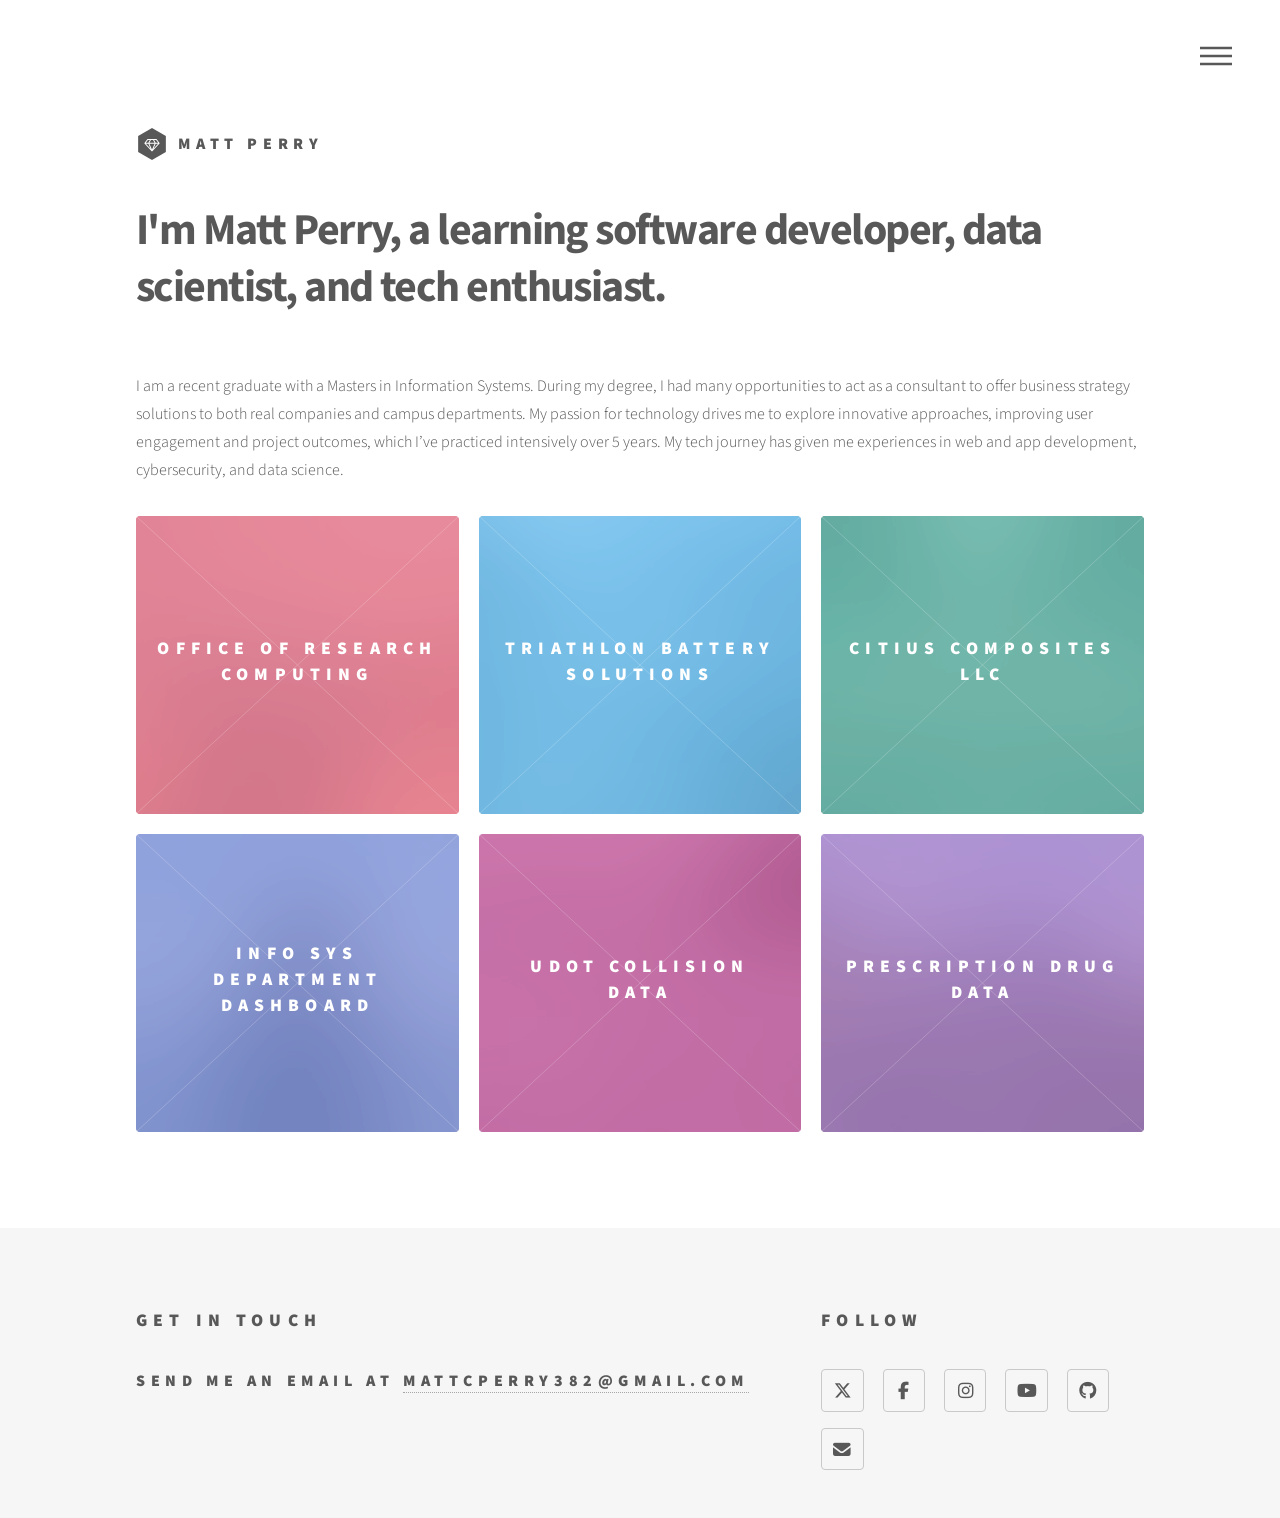
==== commit b4e4ddea: "added page information, fa new library, images, navigation fixes" ====
--- a/index.html
+++ b/index.html
@@ -16,8 +16,8 @@
 						<div class="inner">
 
 							<!-- Logo -->
-								<a href="index.html" class="logo">
-									<span class="symbol"><img src="images/logo.svg" alt="" /></span><span class="title">Matt Perry</span>
+								<a href="/" class="logo">
+									<span class="symbol"><img src="/images/logo.svg" alt="" /></span><span class="title">Matt Perry</span>
 								</a>
 
 							<!-- Nav -->
@@ -34,28 +34,27 @@
 					<nav id="menu">
 						<h2>Menu</h2>
 						<ul>
-							<li><a href="index.html">Home</a></li>
-							<li><a href="generic.html">Ipsum veroeros</a></li>
-							<li><a href="generic.html">Tempus etiam</a></li>
-							<li><a href="generic.html">Consequat dolor</a></li>
-							<li><a href="elements.html">Elements</a></li>
+							<li><a href="/">Home</a></li>
+							<li><a href="#projects">Projects</a></li>
+							<li><a href="#">Blog (Coming Soon)</a></li>
+							<li><a href="#aboutme">About Me</a></li>
 						</ul>
 					</nav>
 
 				<!-- Main -->
 					<div id="main">
 						<div class="inner">
-							<header>
+							<header id="aboutme">
 								<h1>I'm Matt Perry, a learning software developer, data scientist, and tech enthusiast.</h1><br />
 								<p>I am a recent graduate with a Masters in Information Systems. During my degree, I had many opportunities to act as a consultant to offer business strategy solutions to both real companies and campus departments. My passion for technology drives me to explore innovative approaches, improving user engagement and project outcomes, which I’ve practiced intensively over 5 years. My tech journey has given me experiences in web and app development, cybersecurity, and data science.</p>
 							</header>
-							<section class="tiles">
+							<section id="projects" class="tiles">
 								<article class="style1">
 									<span class="image">
-										<img src="images/pic01.jpg" alt="" />
+										<img src="/images/pic01.jpg" alt="" />
 									</span>
-									<a href="generic.html">
-										<h2>BYU Office of Research Computing</h2>
+									<a href="/project/byuorc/">
+										<h2>Office of Research Computing</h2>
 										<div class="content">
 											<p>2021-2024</p>
 										</div>
@@ -63,9 +62,9 @@
 								</article>
 								<article class="style2">
 									<span class="image">
-										<img src="images/pic02.jpg" alt="" />
+										<img src="/images/pic02.jpg" alt="" />
 									</span>
-									<a href="generic.html">
+									<a href="/project/triathlon/">
 										<h2>Triathlon Battery Solutions</h2>
 										<div class="content">
 											<p>2020-2023</p>
@@ -74,9 +73,9 @@
 								</article>
 								<article class="style3">
 									<span class="image">
-										<img src="images/pic03.jpg" alt="" />
+										<img src="/images/pic03.jpg" alt="" />
 									</span>
-									<a href="generic.html">
+									<a href="/project/citius/">
 										<h2>Citius Composites LLC</h2>
 										<div class="content">
 											<p>2021, 2023</p>
@@ -85,10 +84,10 @@
 								</article>
 								<article class="style6">
 									<span class="image">
-										<img src="images/pic06.jpg" alt="" />
+										<img src="/images/pic04.jpg" alt="" />
 									</span>
-									<a href="generic.html">
-										<h2>IS Department Student Employment</h2>
+									<a href="/project/isdepartment/">
+										<h2>Info Sys Department Dashboard</h2>
 										<div class="content">
 											<p>2023</p>
 										</div>
@@ -96,9 +95,9 @@
 								</article>
 								<article class="style4">
 									<span class="image">
-										<img src="images/pic04.jpg" alt="" />
+										<img src="/images/pic05.jpg" alt="" />
 									</span>
-									<a href="generic.html">
+									<a href="/project/udotdata/">
 										<h2>UDOT Collision Data</h2>
 										<div class="content">
 											<p>2022</p>
@@ -107,81 +106,15 @@
 								</article>
 								<article class="style5">
 									<span class="image">
-										<img src="images/pic05.jpg" alt="" />
+										<img src="/images/pic06.jpg" alt="" />
 									</span>
-									<a href="generic.html">
+									<a href="/project/drugdata/">
 										<h2>Prescription Drug Data</h2>
 										<div class="content">
 											<p>2021</p>
 										</div>
 									</a>
 								</article>
-								<!-- <article class="style2">
-									<span class="image">
-										<img src="images/pic07.jpg" alt="" />
-									</span>
-									<a href="generic.html">
-										<h2>Ipsum</h2>
-										<div class="content">
-											<p>Sed nisl arcu euismod sit amet nisi lorem etiam dolor veroeros et feugiat.</p>
-										</div>
-									</a>
-								</article>
-								<article class="style3">
-									<span class="image">
-										<img src="images/pic08.jpg" alt="" />
-									</span>
-									<a href="generic.html">
-										<h2>Dolor</h2>
-										<div class="content">
-											<p>Sed nisl arcu euismod sit amet nisi lorem etiam dolor veroeros et feugiat.</p>
-										</div>
-									</a>
-								</article>
-								<article class="style1">
-									<span class="image">
-										<img src="images/pic09.jpg" alt="" />
-									</span>
-									<a href="generic.html">
-										<h2>Nullam</h2>
-										<div class="content">
-											<p>Sed nisl arcu euismod sit amet nisi lorem etiam dolor veroeros et feugiat.</p>
-										</div>
-									</a>
-								</article>
-								<article class="style5">
-									<span class="image">
-										<img src="images/pic10.jpg" alt="" />
-									</span>
-									<a href="generic.html">
-										<h2>Ultricies</h2>
-										<div class="content">
-											<p>Sed nisl arcu euismod sit amet nisi lorem etiam dolor veroeros et feugiat.</p>
-										</div>
-									</a>
-								</article>
-								<article class="style6">
-									<span class="image">
-										<img src="images/pic11.jpg" alt="" />
-									</span>
-									<a href="generic.html">
-										<h2>Dictum</h2>
-										<div class="content">
-											<p>Sed nisl arcu euismod sit amet nisi lorem etiam dolor veroeros et feugiat.</p>
-										</div>
-									</a>
-								</article>
-								<article class="style4">
-									<span class="image">
-										<img src="images/pic12.jpg" alt="" />
-									</span>
-									<a href="generic.html">
-										<h2>Pretium</h2>
-										<div class="content">
-											<p>Sed nisl arcu euismod sit amet nisi lorem etiam dolor veroeros et feugiat.</p>
-										</div>
-									</a>
-								</article> -->
 							</section>
 						</div>
 					</div>
@@ -191,35 +124,17 @@
 						<div class="inner">
 							<section>
 								<h2>Get in touch</h2>
-								<!-- <form method="post" action="#">
-									<div class="fields">
-										<div class="field half">
-											<input type="text" name="name" id="name" placeholder="Name" />
-										</div>
-										<div class="field half">
-											<input type="email" name="email" id="email" placeholder="Email" />
-										</div>
-										<div class="field">
-											<textarea name="message" id="message" placeholder="Message"></textarea>
-										</div>
-									</div>
-									<ul class="actions">
-										<li><input type="submit" value="Send" class="primary" /></li>
-									</ul>
-								</form> -->
 								<h3>Send me an email at <a href="mailto:mattcperry382@gmail.com">mattcperry382@gmail.com</a></h3>
 							</section>
 							<section>
 								<h2>Follow</h2>
 								<ul class="icons">
-									<li><a href="#" class="icon brands style2 fa-twitter"><span class="label">Twitter</span></a></li>
-									<li><a href="#" class="icon brands style2 fa-facebook-f"><span class="label">Facebook</span></a></li>
-									<li><a href="#" class="icon brands style2 fa-instagram"><span class="label">Instagram</span></a></li>
-									<li><a href="https://github.com/mattcperry382/" class="icon brands style2 fa-github"><span class="label">GitHub</span></a></li>
-									<li><a href="mailto:mattcperry382@gmail.com" class="icon solid style2 fa-envelope"><span class="label">Email</span></a></li>
-									<!-- <li><a href="#" class="icon brands style2 fa-dribbble"><span class="label">Dribbble</span></a></li> -->
-									<!-- <li><a href="#" class="icon brands style2 fa-500px"><span class="label">500px</span></a></li> -->
-									<!-- <li><a href="#" class="icon solid style2 fa-phone"><span class="label">Phone</span></a></li> -->
+									<li><a href="https://x.com/WookieeDev" target="_blank" class="icon brands style2 fa-brands fa-x-twitter"><span class="label">Twitter</span></a></li>
+									<li><a href="https://www.facebook.com/people/WookieeDev/61581801938972/" target="_blank" class="icon brands style2 fa-facebook-f"><span class="label">Facebook</span></a></li>
+									<li><a href="https://www.instagram.com/wookieedev/" target="_blank" class="icon brands style2 fa-instagram"><span class="label">Instagram</span></a></li>
+									<li><a href="https://www.youtube.com/@WookieeDev" target="_blank" class="icon brands style2 fa-youtube"><span class="label">YouTube</span></a></li>
+									<li><a href="https://github.com/mattcperry382/" target="_blank" class="icon brands style2 fa-github"><span class="label">GitHub</span></a></li>
+									<li><a href="mailto:mattcperry382@gmail.com" target="_blank" class="icon solid style2 fa-envelope"><span class="label">Email</span></a></li>
 								</ul>
 							</section>
 						</div>
--- a/assets/css/main.css
+++ b/assets/css/main.css
@@ -1,4 +1,5 @@
 @import url(fontawesome-all.min.css);
+@import url(all.min.css);
 @import url("https://fonts.googleapis.com/css?family=Source+Sans+Pro:300,700,900");
 
 html, body, div, span, applet, object,
@@ -2354,6 +2355,10 @@
 
 			.image.main img {
 				width: 100%;
+			}
+
+			.image.main img#triathlon_selector {
+				width: 30%;
 			}
 
 			@media screen and (max-width: 736px) {
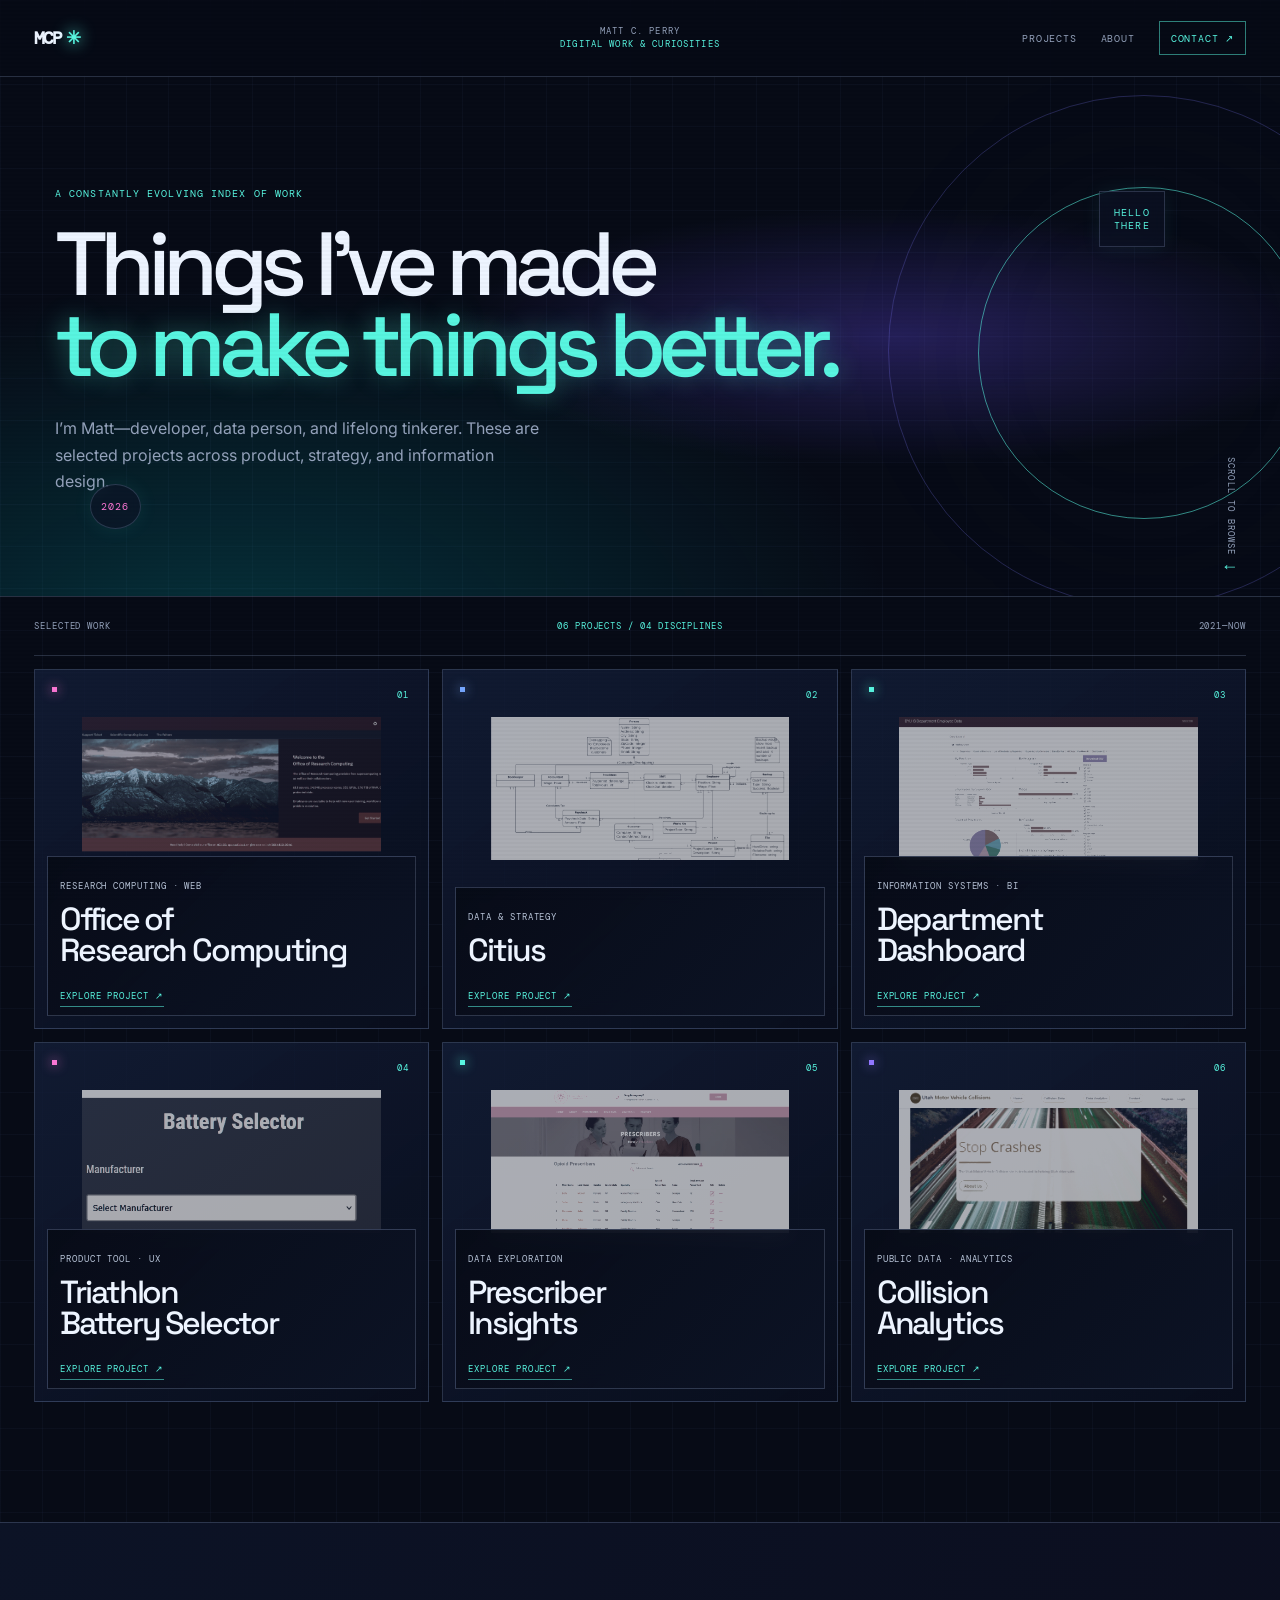
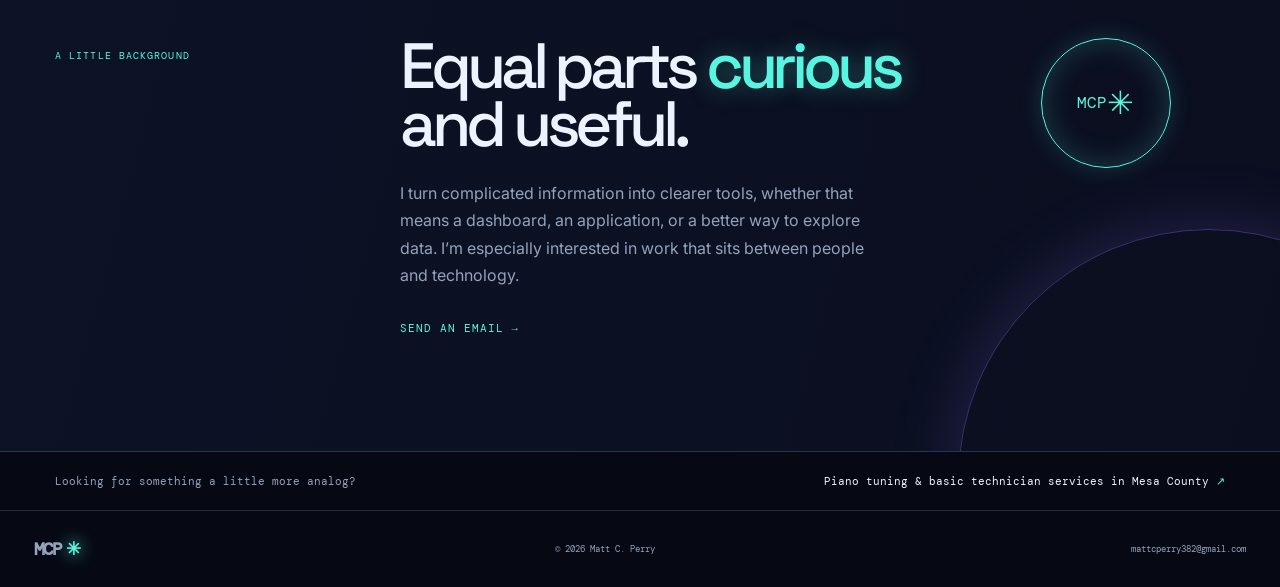
==== commit 7764d91f: "Futuristic theme overhaul of website, applied to all pages" ====
--- a/index.html
+++ b/index.html
@@ -1,153 +1,102 @@
-<!DOCTYPE HTML>
-<html>
-	<head>
-		<title>Matt Perry Web Dev</title>
-		<meta charset="utf-8" />
-		<meta name="viewport" content="width=device-width, initial-scale=1, user-scalable=no" />
-		<link rel="stylesheet" href="assets/css/main.css" />
-		<noscript><link rel="stylesheet" href="assets/css/noscript.css" /></noscript>
-	</head>
-	<body class="is-preload">
-		<!-- Wrapper -->
-			<div id="wrapper">
+<!doctype html>
+<html lang="en">
 
-				<!-- Header -->
-					<header id="header">
-						<div class="inner">
+<head>
+    <meta charset="utf-8">
+    <meta name="viewport" content="width=device-width, initial-scale=1">
+    <meta name="description" content="Matt C. Perry — software, data, and digital projects.">
+    <title>Matt C. Perry — Projects &amp; Experiments</title>
+    <link rel="preload" href="assets/css/site-preview-v3.css" as="style">
+    <link rel="stylesheet" href="assets/css/site-preview-v3.css">
+    <link rel="stylesheet" href="assets/css/site-preview-v3-overrides.css">
+    <link rel="stylesheet" href="assets/css/site-preview-v3-nav.css">
+</head>
 
-							<!-- Logo -->
-								<a href="/" class="logo">
-									<span class="symbol"><img src="/images/logo.svg" alt="" /></span><span class="title">Matt Perry</span>
-								</a>
+<body>
+    <header class="nav-wrap">
+        <nav class="nav" aria-label="Main navigation"><a class="mark" href="#top">MCP<span>✳</span></a>
+            <p class="nav-title">Matt C. Perry<br><i>Digital work &amp; curiosities</i></p>
+            <div class="nav-links"><a href="#projects">Projects</a><a href="#about">About</a><a
+                    href="mailto:mattcperry382@gmail.com">Contact ↗</a></div>
+        </nav>
+    </header>
+    <main id="top">
+        <section class="intro">
+            <div class="intro-sticker sticker-one">HELLO<br>THERE</div>
+            <div class="intro-sticker sticker-two">2026</div>
+            <div class="intro-inner">
+                <p class="kicker">A constantly evolving index of work</p>
+                <h1>Things I’ve made<br><em>to make things better.</em></h1>
+                <p class="intro-copy">I’m Matt—developer, data person, and lifelong tinkerer. These are selected
+                    projects across product, strategy, and information design.</p>
+            </div>
+            <div class="scroll-note">SCROLL TO BROWSE <span>↓</span></div>
+        </section>
+        <section class="projects" id="projects">
+            <div class="section-bar">
+                <p>Selected work</p>
+                <h2>06 PROJECTS / 04 DISCIPLINES</h2>
+                <p>2021—NOW</p>
+            </div>
+            <div class="project-list">
+                <a class="case case-orange" href="project/byuorc/">
+                    <div class="case-number">01</div>
+                    <div class="case-copy"><span>Research computing · Web</span>
+                        <h3>Office of<br>Research Computing</h3><b>Explore project ↗</b>
+                    </div><img src="images/byuorc.png" alt="Office of Research Computing project preview">
+                </a>
+                <a class="case case-blue" href="project/citius/">
+                    <div class="case-number">02</div>
+                    <div class="case-copy"><span>Data &amp; strategy</span>
+                        <h3>Citius</h3><b>Explore project ↗</b>
+                    </div><img src="images/citius_diagram.png" alt="Citius project preview">
+                </a>
+                <a class="case case-yellow" href="project/isdepartment/">
+                    <div class="case-number">03</div>
+                    <div class="case-copy"><span>Information systems · BI</span>
+                        <h3>Department<br>Dashboard</h3><b>Explore project ↗</b>
+                    </div><img src="images/is_dept_dashboard.png" alt="Information Systems dashboard preview">
+                </a>
+                <a class="case case-pink" href="project/triathlon/">
+                    <div class="case-number">04</div>
+                    <div class="case-copy"><span>Product tool · UX</span>
+                        <h3>Triathlon<br>Battery Selector</h3><b>Explore project ↗</b>
+                    </div><img src="images/triathlon_battery_selector.png" alt="Triathlon battery selector preview">
+                </a>
+                <a class="case case-green" href="project/drugdata/">
+                    <div class="case-number">05</div>
+                    <div class="case-copy"><span>Data exploration</span>
+                        <h3>Prescriber<br>Insights</h3><b>Explore project ↗</b>
+                    </div><img src="images/prescriber_data_table.png" alt="Prescriber data exploration preview">
+                </a>
+                <a class="case case-purple" href="project/udotdata/">
+                    <div class="case-number">06</div>
+                    <div class="case-copy"><span>Public data · Analytics</span>
+                        <h3>Collision<br>Analytics</h3><b>Explore project ↗</b>
+                    </div><img src="images/collisions.png" alt="Collision data project preview">
+                </a>
+            </div>
+        </section>
+        <section class="about" id="about">
+            <p class="kicker">A little background</p>
+            <div>
+                <h2>Equal parts <em>curious</em><br>and useful.</h2>
+                <p>I turn complicated information into clearer tools, whether that means a dashboard, an application, or
+                    a better way to explore data. I’m especially interested in work that sits between people and
+                    technology.</p><a href="mailto:mattcperry382@gmail.com">Send an email →</a>
+            </div>
+            <div class="about-orb" aria-hidden="true">MCP<br><span>✳</span></div>
+        </section>
+    </main>
+    <footer>
+        <div class="piano-note">
+            <p>Looking for something a little more analog?</p><a href="piano/">Piano tuning &amp; basic technician
+                services in Mesa County <span>↗</span></a>
+        </div>
+        <div class="footer-bottom"><a class="mark" href="#top">MCP<span>✳</span></a>
+            <p>© 2026 Matt C. Perry</p><a href="mailto:mattcperry382@gmail.com">mattcperry382@gmail.com</a>
+        </div>
+    </footer>
+</body>
 
-							<!-- Nav -->
-								<nav>
-									<ul>
-										<li><a href="#menu">Menu</a></li>
-									</ul>
-								</nav>
-
-						</div>
-					</header>
-
-				<!-- Menu -->
-					<nav id="menu">
-						<h2>Menu</h2>
-						<ul>
-							<li><a href="/">Home</a></li>
-							<li><a href="#projects">Projects</a></li>
-							<li><a href="#">Blog (Coming Soon)</a></li>
-							<li><a href="#aboutme">About Me</a></li>
-						</ul>
-					</nav>
-
-				<!-- Main -->
-					<div id="main">
-						<div class="inner">
-							<header id="aboutme">
-								<h1>I'm Matt Perry, a learning software developer, data scientist, and tech enthusiast.</h1><br />
-								<p>I am a recent graduate with a Masters in Information Systems. During my degree, I had many opportunities to act as a consultant to offer business strategy solutions to both real companies and campus departments. My passion for technology drives me to explore innovative approaches, improving user engagement and project outcomes, which I’ve practiced intensively over 5 years. My tech journey has given me experiences in web and app development, cybersecurity, and data science.</p>
-							</header>
-							<section id="projects" class="tiles">
-								<article class="style1">
-									<span class="image">
-										<img src="/images/pic01.jpg" alt="" />
-									</span>
-									<a href="/project/byuorc/">
-										<h2>Office of Research Computing</h2>
-										<div class="content">
-											<p>2021-2024</p>
-										</div>
-									</a>
-								</article>
-								<article class="style2">
-									<span class="image">
-										<img src="/images/pic02.jpg" alt="" />
-									</span>
-									<a href="/project/triathlon/">
-										<h2>Triathlon Battery Solutions</h2>
-										<div class="content">
-											<p>2020-2023</p>
-										</div>
-									</a>
-								</article>
-								<article class="style3">
-									<span class="image">
-										<img src="/images/pic03.jpg" alt="" />
-									</span>
-									<a href="/project/citius/">
-										<h2>Citius Composites LLC</h2>
-										<div class="content">
-											<p>2021, 2023</p>
-										</div>
-									</a>
-								</article>
-								<article class="style6">
-									<span class="image">
-										<img src="/images/pic04.jpg" alt="" />
-									</span>
-									<a href="/project/isdepartment/">
-										<h2>Info Sys Department Dashboard</h2>
-										<div class="content">
-											<p>2023</p>
-										</div>
-									</a>
-								</article>
-								<article class="style4">
-									<span class="image">
-										<img src="/images/pic05.jpg" alt="" />
-									</span>
-									<a href="/project/udotdata/">
-										<h2>UDOT Collision Data</h2>
-										<div class="content">
-											<p>2022</p>
-										</div>
-									</a>
-								</article>
-								<article class="style5">
-									<span class="image">
-										<img src="/images/pic06.jpg" alt="" />
-									</span>
-									<a href="/project/drugdata/">
-										<h2>Prescription Drug Data</h2>
-										<div class="content">
-											<p>2021</p>
-										</div>
-									</a>
-								</article>
-							</section>
-						</div>
-					</div>
-
-				<!-- Footer -->
-					<footer id="footer">
-						<div class="inner">
-							<section>
-								<h2>Get in touch</h2>
-								<h3>Send me an email at <a href="mailto:mattcperry382@gmail.com">mattcperry382@gmail.com</a></h3>
-							</section>
-							<section>
-								<h2>Follow</h2>
-								<ul class="icons">
-									<li><a href="https://x.com/WookieeDev" target="_blank" class="icon brands style2 fa-brands fa-x-twitter"><span class="label">Twitter</span></a></li>
-									<li><a href="https://www.facebook.com/people/WookieeDev/61581801938972/" target="_blank" class="icon brands style2 fa-facebook-f"><span class="label">Facebook</span></a></li>
-									<li><a href="https://www.instagram.com/wookieedev/" target="_blank" class="icon brands style2 fa-instagram"><span class="label">Instagram</span></a></li>
-									<li><a href="https://www.youtube.com/@WookieeDev" target="_blank" class="icon brands style2 fa-youtube"><span class="label">YouTube</span></a></li>
-									<li><a href="https://github.com/mattcperry382/" target="_blank" class="icon brands style2 fa-github"><span class="label">GitHub</span></a></li>
-									<li><a href="mailto:mattcperry382@gmail.com" target="_blank" class="icon solid style2 fa-envelope"><span class="label">Email</span></a></li>
-								</ul>
-							</section>
-						</div>
-					</footer>
-
-			</div>
-
-		<!-- Scripts -->
-			<script src="assets/js/jquery.min.js"></script>
-			<script src="assets/js/browser.min.js"></script>
-			<script src="assets/js/breakpoints.min.js"></script>
-			<script src="assets/js/util.js"></script>
-			<script src="assets/js/main.js"></script>
-
-	</body>
-</html>+</html>
--- a/assets/css/site-preview-v3.css
+++ b/assets/css/site-preview-v3.css
@@ -0,0 +1,2 @@
+@import url('https://fonts.googleapis.com/css2?family=DM+Mono&family=Inter:wght@400;500;600;700&family=Space+Grotesk:wght@400;500;600;700&display=swap');
+:root{--bg:#070b16;--panel:#0d1427;--ink:#edf4ff;--muted:#94a2bb;--line:rgba(181,204,255,.19);--cyan:#58f5e0;--violet:#9177ff;--pink:#fa76d3;--blue:#76a7ff}*{box-sizing:border-box}html{scroll-behavior:smooth}body{margin:0;background:var(--bg);color:var(--ink);font-family:Inter,Arial,sans-serif;background-image:linear-gradient(rgba(125,156,255,.035) 1px,transparent 1px),linear-gradient(90deg,rgba(125,156,255,.035) 1px,transparent 1px);background-size:42px 42px}body:before{content:'';position:fixed;inset:0;pointer-events:none;z-index:20;background:linear-gradient(transparent 50%,rgba(1,3,9,.13) 50%);background-size:100% 4px;opacity:.16}.nav-wrap{position:sticky;top:0;z-index:10;background:rgba(7,11,22,.78);backdrop-filter:blur(20px);border-bottom:1px solid var(--line)}.nav{height:76px;max-width:1320px;margin:auto;padding:0 34px;display:grid;grid-template-columns:1fr 1fr 1fr;align-items:center}.mark{font:600 1.1rem 'DM Mono',monospace;letter-spacing:-.1em;text-decoration:none}.mark span{color:var(--cyan);filter:drop-shadow(0 0 8px var(--cyan));margin-left:4px}.nav-title{margin:0;text-align:center;color:var(--muted);font:.55rem/1.5 'DM Mono',monospace;text-transform:uppercase;letter-spacing:.13em}.nav-title i{font-style:normal;color:var(--cyan)}.nav-links{justify-self:end;display:flex;gap:24px}.nav-links a{font:.63rem 'DM Mono',monospace;text-transform:uppercase;letter-spacing:.08em;text-decoration:none;color:var(--muted);transition:.2s}.nav-links a:last-child{border:1px solid rgba(88,245,224,.5);padding:9px 11px;color:var(--cyan)}.nav-links a:hover{color:var(--ink);text-shadow:0 0 14px var(--cyan)}.intro{min-height:520px;position:relative;overflow:hidden;border-bottom:1px solid var(--line);background:radial-gradient(ellipse at 70% 50%,rgba(83,63,187,.4),transparent 35%),radial-gradient(ellipse at 18% 110%,rgba(0,173,177,.24),transparent 45%)}.intro:before,.intro:after{content:'';position:absolute;border:1px solid rgba(123,122,255,.25);border-radius:50%;filter:drop-shadow(0 0 25px #7656ef)}.intro:before{width:510px;height:510px;right:-120px;top:18px;animation:orbit 16s linear infinite}.intro:after{width:330px;height:330px;right:-30px;top:110px;border-color:rgba(88,245,224,.55);animation:orbit 10s linear infinite reverse}.intro-inner{position:relative;z-index:1;width:min(1170px,calc(100% - 68px));margin:auto;padding:110px 0 80px}.kicker{color:var(--cyan);font:.62rem 'DM Mono',monospace;letter-spacing:.11em;text-transform:uppercase;margin:0 0 24px}.intro h1{font:500 clamp(3.6rem,7vw,7rem)/.9 'Space Grotesk',sans-serif;letter-spacing:-.085em;margin:0;max-width:900px}.intro h1 em,.about h2 em{font-style:normal;color:var(--cyan);text-shadow:0 0 24px rgba(88,245,224,.35)}.intro-copy{max-width:490px;margin:30px 0 0;color:var(--muted);font-size:1rem;line-height:1.65}.intro-sticker{position:absolute;z-index:2;font:.6rem 'DM Mono',monospace;letter-spacing:.13em;border:1px solid var(--line);background:rgba(13,20,39,.64);backdrop-filter:blur(7px);color:var(--cyan);box-shadow:0 0 20px rgba(88,245,224,.08)}.sticker-one{right:9%;top:22%;padding:14px;animation:float 5s ease-in-out infinite}.sticker-two{left:7%;bottom:13%;padding:15px 10px;border-radius:50%;color:var(--pink);animation:pulse 3s ease-in-out infinite}.scroll-note{position:absolute;z-index:2;right:3%;bottom:22px;color:var(--muted);font:.56rem 'DM Mono',monospace;writing-mode:vertical-rl;letter-spacing:.13em}.scroll-note span{color:var(--cyan);font-size:1.1rem}.projects{max-width:1320px;margin:auto;padding:0 34px 120px}.section-bar{display:grid;grid-template-columns:1fr 2fr 1fr;align-items:center;gap:15px;padding:23px 0;border-bottom:1px solid var(--line)}.section-bar p,.section-bar h2{font:.58rem 'DM Mono',monospace;letter-spacing:.1em;text-transform:uppercase;margin:0;color:var(--muted)}.section-bar h2{text-align:center;color:var(--cyan)}.section-bar p:last-child{text-align:right}.project-list{display:grid;grid-template-columns:repeat(3,1fr);gap:13px;padding-top:13px}.case{min-height:360px;text-decoration:none;position:relative;padding:19px;overflow:hidden;isolation:isolate;border:1px solid var(--line);background:linear-gradient(145deg,rgba(20,31,58,.78),rgba(9,14,29,.92));transition:transform .35s,border-color .35s,box-shadow .35s}.case:before{content:'';position:absolute;inset:-40%;z-index:-1;background:conic-gradient(from 70deg,transparent 0deg,rgba(88,245,224,.22) 32deg,transparent 66deg);opacity:0;transition:opacity .35s;animation:spin 9s linear infinite}.case:hover{transform:translateY(-8px);border-color:var(--cyan);box-shadow:0 15px 35px rgba(0,0,0,.35),0 0 28px rgba(88,245,224,.11)}.case:hover:before{opacity:1}.case-number,.case-copy span,.case-copy b{font:.58rem 'DM Mono',monospace;letter-spacing:.1em;text-transform:uppercase}.case-number{color:var(--cyan);text-align:right}.case-copy{position:absolute;left:19px;right:19px;bottom:19px;z-index:2}.case-copy span{color:var(--muted)}.case-copy h3{font:500 clamp(1.55rem,2.5vw,2.7rem)/.95 'Space Grotesk',sans-serif;letter-spacing:-.065em;margin:11px 0 22px}.case-copy b{color:var(--cyan);border-bottom:1px solid rgba(88,245,224,.55);padding-bottom:4px}.case img{position:absolute;z-index:-1;width:80%;height:51%;top:47px;right:10%;object-fit:cover;filter:grayscale(.65) contrast(1.16) brightness(.78) hue-rotate(155deg);mix-blend-mode:screen;opacity:.83;transition:transform .5s,filter .5s}.case:hover img{transform:scale(1.08) rotate(2deg);filter:grayscale(.2) contrast(1.1) brightness(1) hue-rotate(130deg)}.case-orange{--accent:var(--pink)}.case-blue{--accent:var(--blue)}.case-yellow{--accent:var(--cyan)}.case-pink{--accent:var(--pink)}.case-green{--accent:var(--cyan)}.case-purple{--accent:var(--violet)}.case:after{content:'';position:absolute;width:5px;height:5px;top:17px;left:17px;background:var(--accent);box-shadow:0 0 12px var(--accent)}.about{position:relative;overflow:hidden;border-block:1px solid var(--line);padding:115px max(34px,calc((100vw - 1170px)/2));display:grid;grid-template-columns:.8fr 1.6fr .5fr;gap:50px;background:linear-gradient(105deg,#0c1326,#0b0e1f)}.about:before{content:'';position:absolute;width:500px;height:500px;border:1px solid rgba(145,119,255,.35);border-radius:50%;right:-180px;bottom:-280px;box-shadow:0 0 70px rgba(145,119,255,.2)}.about .kicker{margin-top:11px}.about h2{font:500 clamp(2.6rem,5vw,5rem)/.9 'Space Grotesk',sans-serif;letter-spacing:-.08em;margin:0}.about>div:nth-child(2)>p{max-width:490px;color:var(--muted);line-height:1.7;margin:27px 0}.about>div:nth-child(2)>a{font:.66rem 'DM Mono',monospace;text-transform:uppercase;letter-spacing:.09em;color:var(--cyan);text-decoration:none}.about-orb{width:130px;height:130px;border-radius:50%;border:1px solid var(--cyan);box-shadow:inset 0 0 30px rgba(88,245,224,.2),0 0 25px rgba(88,245,224,.16);display:flex;align-items:center;justify-content:center;text-align:center;font:1rem/1 'DM Mono',monospace;color:var(--cyan);animation:orbit 14s linear infinite}.about-orb span{font-size:2rem}footer{background:#060913}.piano-note{border-bottom:1px solid var(--line);padding:22px max(34px,calc((100vw - 1170px)/2));display:flex;align-items:center;justify-content:space-between;gap:25px;font:.67rem 'DM Mono',monospace;color:var(--muted)}.piano-note p{margin:0}.piano-note a{color:var(--ink);text-decoration:none}.piano-note span{color:var(--cyan)}.footer-bottom{max-width:1320px;padding:27px 34px;margin:auto;display:flex;align-items:center;justify-content:space-between;color:var(--muted);font:.58rem 'DM Mono',monospace}.footer-bottom p{margin:0}.footer-bottom>a:last-child{text-decoration:none}@keyframes orbit{to{transform:rotate(360deg)}}@keyframes spin{to{rotate:360deg}}@keyframes float{50%{translate:0 -13px}}@keyframes pulse{50%{box-shadow:0 0 28px rgba(250,118,211,.42)}}@media(max-width:760px){.nav{height:65px;padding:0 18px;grid-template-columns:1fr auto}.nav-title{display:none}.nav-links{gap:13px}.nav-links a:not(:last-child){display:none}.intro{min-height:505px}.intro-inner{width:calc(100% - 36px);padding:97px 0}.intro h1{font-size:clamp(3.2rem,15vw,5rem)}.intro-sticker{display:none}.projects{padding:0 18px 70px}.section-bar{grid-template-columns:1fr auto}.section-bar h2{display:none}.project-list{grid-template-columns:1fr}.case{min-height:325px}.case-copy h3{font-size:2.4rem}.about{padding:75px 18px;grid-template-columns:1fr;gap:25px}.about-orb{display:none}.piano-note{padding:21px 18px;display:block;line-height:1.65}.piano-note a{display:block;margin-top:6px}.footer-bottom{padding:24px 18px;gap:14px;flex-wrap:wrap}}
--- a/assets/css/site-preview-v3.css
+++ b/assets/css/site-preview-v3.css
@@ -0,0 +1,2 @@
+@import url('https://fonts.googleapis.com/css2?family=DM+Mono&family=Inter:wght@400;500;600;700&family=Space+Grotesk:wght@400;500;600;700&display=swap');
+:root{--bg:#070b16;--panel:#0d1427;--ink:#edf4ff;--muted:#94a2bb;--line:rgba(181,204,255,.19);--cyan:#58f5e0;--violet:#9177ff;--pink:#fa76d3;--blue:#76a7ff}*{box-sizing:border-box}html{scroll-behavior:smooth}body{margin:0;background:var(--bg);color:var(--ink);font-family:Inter,Arial,sans-serif;background-image:linear-gradient(rgba(125,156,255,.035) 1px,transparent 1px),linear-gradient(90deg,rgba(125,156,255,.035) 1px,transparent 1px);background-size:42px 42px}body:before{content:'';position:fixed;inset:0;pointer-events:none;z-index:20;background:linear-gradient(transparent 50%,rgba(1,3,9,.13) 50%);background-size:100% 4px;opacity:.16}.nav-wrap{position:sticky;top:0;z-index:10;background:rgba(7,11,22,.78);backdrop-filter:blur(20px);border-bottom:1px solid var(--line)}.nav{height:76px;max-width:1320px;margin:auto;padding:0 34px;display:grid;grid-template-columns:1fr 1fr 1fr;align-items:center}.mark{font:600 1.1rem 'DM Mono',monospace;letter-spacing:-.1em;text-decoration:none}.mark span{color:var(--cyan);filter:drop-shadow(0 0 8px var(--cyan));margin-left:4px}.nav-title{margin:0;text-align:center;color:var(--muted);font:.55rem/1.5 'DM Mono',monospace;text-transform:uppercase;letter-spacing:.13em}.nav-title i{font-style:normal;color:var(--cyan)}.nav-links{justify-self:end;display:flex;gap:24px}.nav-links a{font:.63rem 'DM Mono',monospace;text-transform:uppercase;letter-spacing:.08em;text-decoration:none;color:var(--muted);transition:.2s}.nav-links a:last-child{border:1px solid rgba(88,245,224,.5);padding:9px 11px;color:var(--cyan)}.nav-links a:hover{color:var(--ink);text-shadow:0 0 14px var(--cyan)}.intro{min-height:520px;position:relative;overflow:hidden;border-bottom:1px solid var(--line);background:radial-gradient(ellipse at 70% 50%,rgba(83,63,187,.4),transparent 35%),radial-gradient(ellipse at 18% 110%,rgba(0,173,177,.24),transparent 45%)}.intro:before,.intro:after{content:'';position:absolute;border:1px solid rgba(123,122,255,.25);border-radius:50%;filter:drop-shadow(0 0 25px #7656ef)}.intro:before{width:510px;height:510px;right:-120px;top:18px;animation:orbit 16s linear infinite}.intro:after{width:330px;height:330px;right:-30px;top:110px;border-color:rgba(88,245,224,.55);animation:orbit 10s linear infinite reverse}.intro-inner{position:relative;z-index:1;width:min(1170px,calc(100% - 68px));margin:auto;padding:110px 0 80px}.kicker{color:var(--cyan);font:.62rem 'DM Mono',monospace;letter-spacing:.11em;text-transform:uppercase;margin:0 0 24px}.intro h1{font:500 clamp(3.6rem,7vw,7rem)/.9 'Space Grotesk',sans-serif;letter-spacing:-.085em;margin:0;max-width:900px}.intro h1 em,.about h2 em{font-style:normal;color:var(--cyan);text-shadow:0 0 24px rgba(88,245,224,.35)}.intro-copy{max-width:490px;margin:30px 0 0;color:var(--muted);font-size:1rem;line-height:1.65}.intro-sticker{position:absolute;z-index:2;font:.6rem 'DM Mono',monospace;letter-spacing:.13em;border:1px solid var(--line);background:rgba(13,20,39,.64);backdrop-filter:blur(7px);color:var(--cyan);box-shadow:0 0 20px rgba(88,245,224,.08)}.sticker-one{right:9%;top:22%;padding:14px;animation:float 5s ease-in-out infinite}.sticker-two{left:7%;bottom:13%;padding:15px 10px;border-radius:50%;color:var(--pink);animation:pulse 3s ease-in-out infinite}.scroll-note{position:absolute;z-index:2;right:3%;bottom:22px;color:var(--muted);font:.56rem 'DM Mono',monospace;writing-mode:vertical-rl;letter-spacing:.13em}.scroll-note span{color:var(--cyan);font-size:1.1rem}.projects{max-width:1320px;margin:auto;padding:0 34px 120px}.section-bar{display:grid;grid-template-columns:1fr 2fr 1fr;align-items:center;gap:15px;padding:23px 0;border-bottom:1px solid var(--line)}.section-bar p,.section-bar h2{font:.58rem 'DM Mono',monospace;letter-spacing:.1em;text-transform:uppercase;margin:0;color:var(--muted)}.section-bar h2{text-align:center;color:var(--cyan)}.section-bar p:last-child{text-align:right}.project-list{display:grid;grid-template-columns:repeat(3,1fr);gap:13px;padding-top:13px}.case{min-height:360px;text-decoration:none;position:relative;padding:19px;overflow:hidden;isolation:isolate;border:1px solid var(--line);background:linear-gradient(145deg,rgba(20,31,58,.78),rgba(9,14,29,.92));transition:transform .35s,border-color .35s,box-shadow .35s}.case:before{content:'';position:absolute;inset:-40%;z-index:-1;background:conic-gradient(from 70deg,transparent 0deg,rgba(88,245,224,.22) 32deg,transparent 66deg);opacity:0;transition:opacity .35s;animation:spin 9s linear infinite}.case:hover{transform:translateY(-8px);border-color:var(--cyan);box-shadow:0 15px 35px rgba(0,0,0,.35),0 0 28px rgba(88,245,224,.11)}.case:hover:before{opacity:1}.case-number,.case-copy span,.case-copy b{font:.58rem 'DM Mono',monospace;letter-spacing:.1em;text-transform:uppercase}.case-number{color:var(--cyan);text-align:right}.case-copy{position:absolute;left:19px;right:19px;bottom:19px;z-index:2}.case-copy span{color:var(--muted)}.case-copy h3{font:500 clamp(1.55rem,2.5vw,2.7rem)/.95 'Space Grotesk',sans-serif;letter-spacing:-.065em;margin:11px 0 22px}.case-copy b{color:var(--cyan);border-bottom:1px solid rgba(88,245,224,.55);padding-bottom:4px}.case img{position:absolute;z-index:-1;width:80%;height:51%;top:47px;right:10%;object-fit:cover;filter:grayscale(.65) contrast(1.16) brightness(.78) hue-rotate(155deg);mix-blend-mode:screen;opacity:.83;transition:transform .5s,filter .5s}.case:hover img{transform:scale(1.08) rotate(2deg);filter:grayscale(.2) contrast(1.1) brightness(1) hue-rotate(130deg)}.case-orange{--accent:var(--pink)}.case-blue{--accent:var(--blue)}.case-yellow{--accent:var(--cyan)}.case-pink{--accent:var(--pink)}.case-green{--accent:var(--cyan)}.case-purple{--accent:var(--violet)}.case:after{content:'';position:absolute;width:5px;height:5px;top:17px;left:17px;background:var(--accent);box-shadow:0 0 12px var(--accent)}.about{position:relative;overflow:hidden;border-block:1px solid var(--line);padding:115px max(34px,calc((100vw - 1170px)/2));display:grid;grid-template-columns:.8fr 1.6fr .5fr;gap:50px;background:linear-gradient(105deg,#0c1326,#0b0e1f)}.about:before{content:'';position:absolute;width:500px;height:500px;border:1px solid rgba(145,119,255,.35);border-radius:50%;right:-180px;bottom:-280px;box-shadow:0 0 70px rgba(145,119,255,.2)}.about .kicker{margin-top:11px}.about h2{font:500 clamp(2.6rem,5vw,5rem)/.9 'Space Grotesk',sans-serif;letter-spacing:-.08em;margin:0}.about>div:nth-child(2)>p{max-width:490px;color:var(--muted);line-height:1.7;margin:27px 0}.about>div:nth-child(2)>a{font:.66rem 'DM Mono',monospace;text-transform:uppercase;letter-spacing:.09em;color:var(--cyan);text-decoration:none}.about-orb{width:130px;height:130px;border-radius:50%;border:1px solid var(--cyan);box-shadow:inset 0 0 30px rgba(88,245,224,.2),0 0 25px rgba(88,245,224,.16);display:flex;align-items:center;justify-content:center;text-align:center;font:1rem/1 'DM Mono',monospace;color:var(--cyan);animation:orbit 14s linear infinite}.about-orb span{font-size:2rem}footer{background:#060913}.piano-note{border-bottom:1px solid var(--line);padding:22px max(34px,calc((100vw - 1170px)/2));display:flex;align-items:center;justify-content:space-between;gap:25px;font:.67rem 'DM Mono',monospace;color:var(--muted)}.piano-note p{margin:0}.piano-note a{color:var(--ink);text-decoration:none}.piano-note span{color:var(--cyan)}.footer-bottom{max-width:1320px;padding:27px 34px;margin:auto;display:flex;align-items:center;justify-content:space-between;color:var(--muted);font:.58rem 'DM Mono',monospace}.footer-bottom p{margin:0}.footer-bottom>a:last-child{text-decoration:none}@keyframes orbit{to{transform:rotate(360deg)}}@keyframes spin{to{rotate:360deg}}@keyframes float{50%{translate:0 -13px}}@keyframes pulse{50%{box-shadow:0 0 28px rgba(250,118,211,.42)}}@media(max-width:760px){.nav{height:65px;padding:0 18px;grid-template-columns:1fr auto}.nav-title{display:none}.nav-links{gap:13px}.nav-links a:not(:last-child){display:none}.intro{min-height:505px}.intro-inner{width:calc(100% - 36px);padding:97px 0}.intro h1{font-size:clamp(3.2rem,15vw,5rem)}.intro-sticker{display:none}.projects{padding:0 18px 70px}.section-bar{grid-template-columns:1fr auto}.section-bar h2{display:none}.project-list{grid-template-columns:1fr}.case{min-height:325px}.case-copy h3{font-size:2.4rem}.about{padding:75px 18px;grid-template-columns:1fr;gap:25px}.about-orb{display:none}.piano-note{padding:21px 18px;display:block;line-height:1.65}.piano-note a{display:block;margin-top:6px}.footer-bottom{padding:24px 18px;gap:14px;flex-wrap:wrap}}
--- a/assets/css/site-preview-v3-overrides.css
+++ b/assets/css/site-preview-v3-overrides.css
@@ -0,0 +1,4 @@
+/* Keep project names legible by separating the editorial title panel from the image preview. */
+a,a:visited{color:inherit}
+.case-copy{position:absolute;left:12px;right:12px;bottom:12px;z-index:2;padding:16px 12px 12px;background:linear-gradient(135deg,rgba(7,11,22,.94),rgba(13,20,39,.84));border:1px solid rgba(181,204,255,.22);backdrop-filter:blur(9px)}
+.case-copy span{color:#b8c4d8}.case-copy h3{margin:11px 0 18px}.case img{width:76%;height:40%;right:12%}
--- a/assets/css/site-preview-v3-nav.css
+++ b/assets/css/site-preview-v3-nav.css
@@ -0,0 +1 @@
+.nav-links{align-items:center}.nav-links a{display:inline-flex;align-items:center;justify-content:center;min-height:34px}
